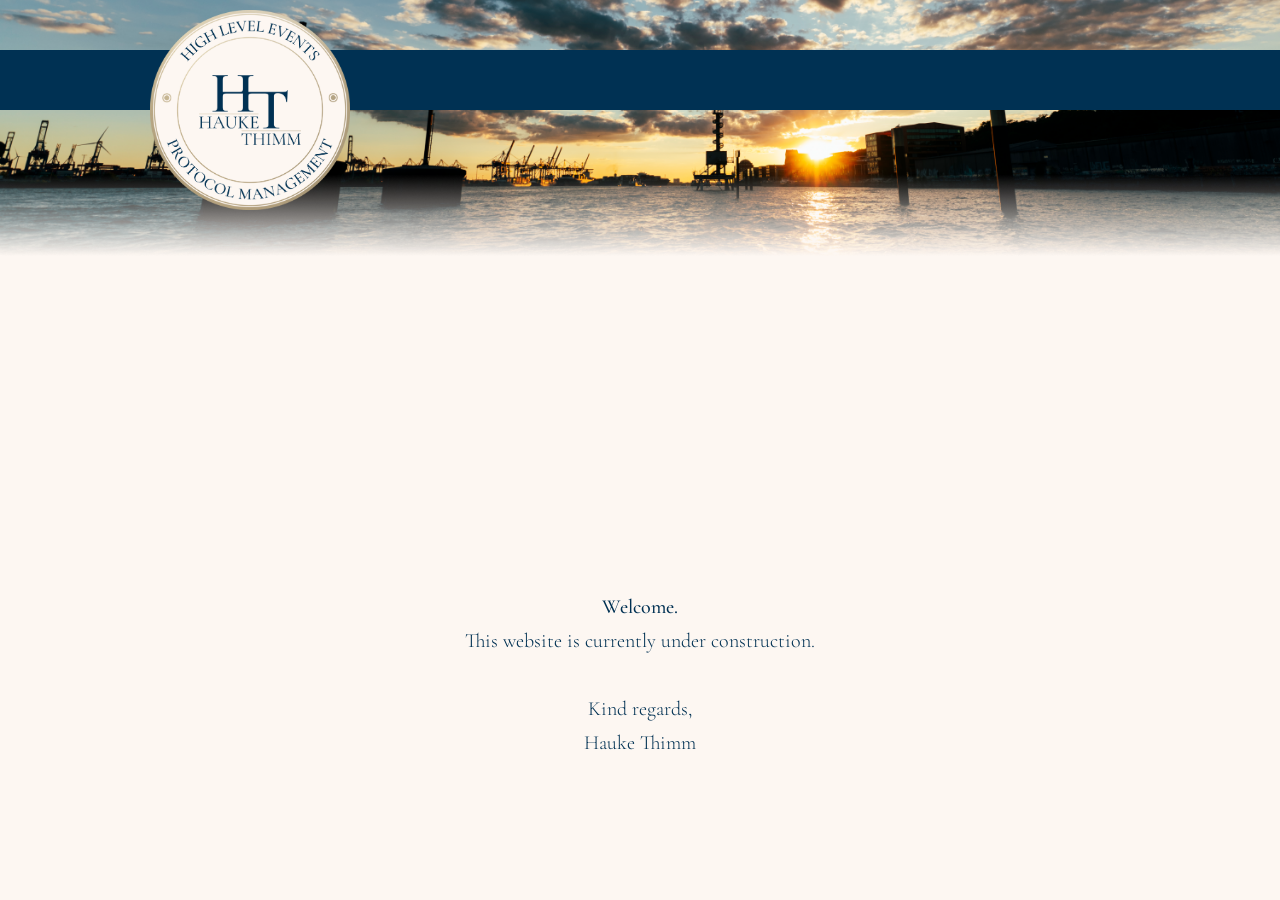
==== index.html @ 15ac1c5c "refactor: update asset paths after moving img/fonts" ====
<!DOCTYPE html>
<html lang="en">
<head>
  <meta charset="utf-8" />
  <meta name="viewport" content="width=device-width, initial-scale=1" />
  <title>haukethimm.com</title>

  <!-- Font -->
  <link rel="preconnect" href="https://fonts.googleapis.com" />
  <link rel="preconnect" href="https://fonts.gstatic.com" crossorigin />
  <link
    href="https://fonts.googleapis.com/css2?family=Cormorant+Garamond:ital,wght@0,300;0,500;0,700&display=swap"
    rel="stylesheet"
  />

  <style>
    :root {
      --cream: #fdf7f2;
      --blue: #003153;

      --top-offset: 50px;
      --banner-h: 60px;
      --logo-h: 200px;
      --side-pad: 150px;
    }

    * {
      box-sizing: border-box;
    }

    html, body {
      margin: 0;
      height: 100%;
    }

    body {
      background: var(--cream);
      color: var(--blue);
      font-family: "Cormorant Garamond", serif;
      overflow: hidden; /* kein Scrollen */
    }

    /* ===== HEADER IMAGE ===== */
    .header-image {
      position: fixed;
      top: 0;
      left: 0;
      width: 100%;
      z-index: 1;
    }

    .header-image img {
      width: 100%;
      height: auto; /* Original vollständig sichtbar */
      display: block;
    }

    /* ===== FIXED NAV ===== */
    .nav-shell {
      position: fixed;
      top: var(--top-offset);
      left: 0;
      width: 100%;
      z-index: 10;
      pointer-events: none;
    }

    .main-nav {
      height: var(--banner-h);
      background: var(--blue);
      position: relative;
      pointer-events: auto;
    }

    .nav-logo {
      position: absolute;
      left: var(--side-pad);
      top: calc(var(--banner-h) - (var(--logo-h) / 2));
    }

    .nav-logo img {
      height: var(--logo-h);
      width: auto;
      display: block;
    }

    /* ===== TEXT AREA (unterhalb des Bildes) ===== */
    .maintenance {
      position: fixed;
      left: 0;
      width: 100%;
      bottom: 0;                 /* untere Bildschirmhälfte */
      height: 50vh;              /* exakt untere Hälfte */
      z-index: 5;

      display: flex;
      align-items: center;       /* vertikal zentriert in der unteren Hälfte */
      justify-content: center;
      text-align: center;
      padding: 0 var(--side-pad);
      pointer-events: none;
    }

    .maintenance p {
      margin: 0;
      font-size: 20px;
      font-weight: 300;
      line-height: 1.7;
    }

    .maintenance strong {
      font-weight: 500;
    }

    /* ===== MOBILE ===== */
    @media (max-width: 768px) {
      :root {
        --top-offset: 0;
        --banner-h: auto;
        --logo-h: auto;
        --side-pad: 18px;
      }

      .main-nav {
        background: transparent;
        height: auto;
      }

      .nav-logo {
        position: static;
        display: flex;
        justify-content: center;
        margin-top: 24px;
      }

      .nav-logo img {
        width: 40vw;
        height: auto;
      }

      .maintenance {
        height: 50vh;
        padding: 0 18px;
      }

      .maintenance p {
        font-size: 18px;
      }
    }
  </style>
</head>

<body>

  <!-- Header image -->
  <section class="header-image">
    <img src="assets/img/header2.png" alt="" />
  </section>

  <!-- Nav / Logo -->
  <div class="nav-shell">
    <nav class="main-nav">
      <a class="nav-logo" href="#">
        <img src="assets/img/logo.png" alt="Hauke Thimm" />
      </a>
    </nav>
  </div>

  <!-- Text in lower half -->
  <section class="maintenance">
    <p>
      <strong>Welcome.</strong><br />
      This website is currently under construction.<br /><br />
      Kind regards,<br />
      Hauke Thimm
    </p>
  </section>

</body>
</html>
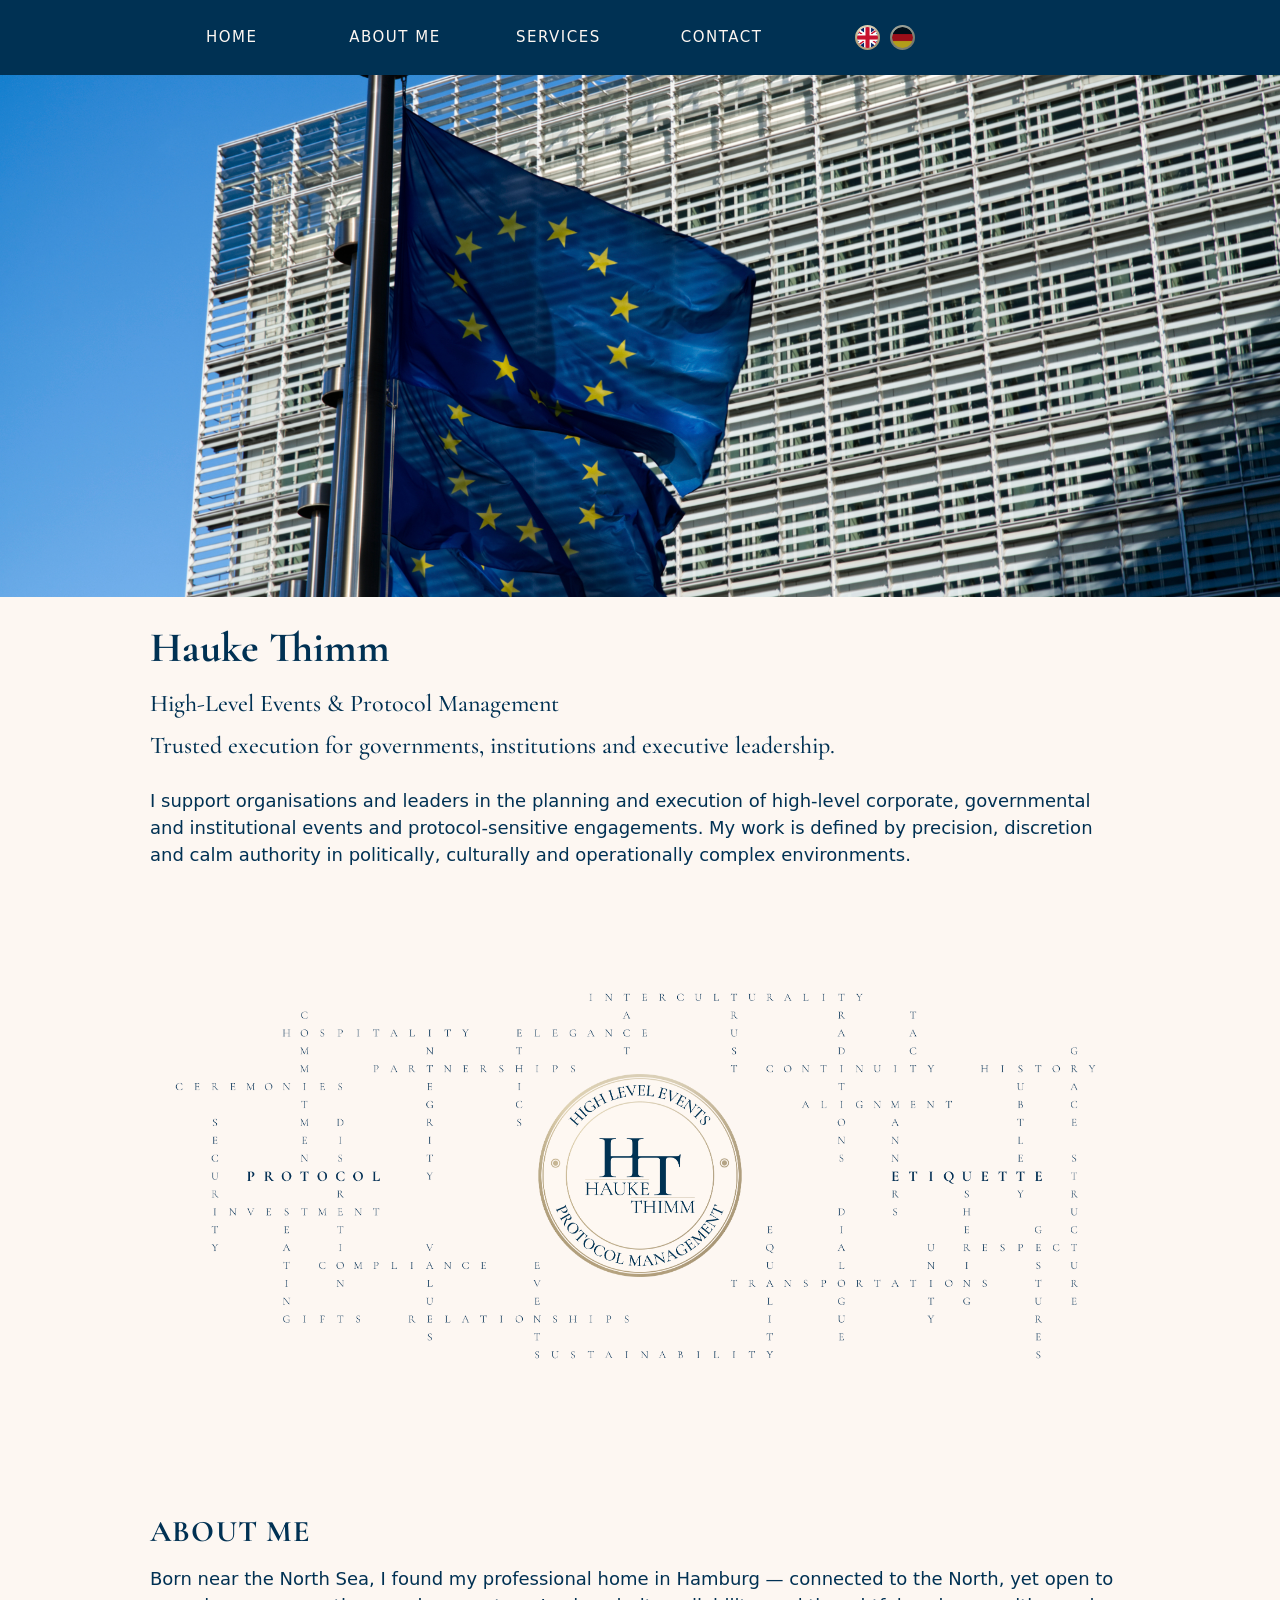
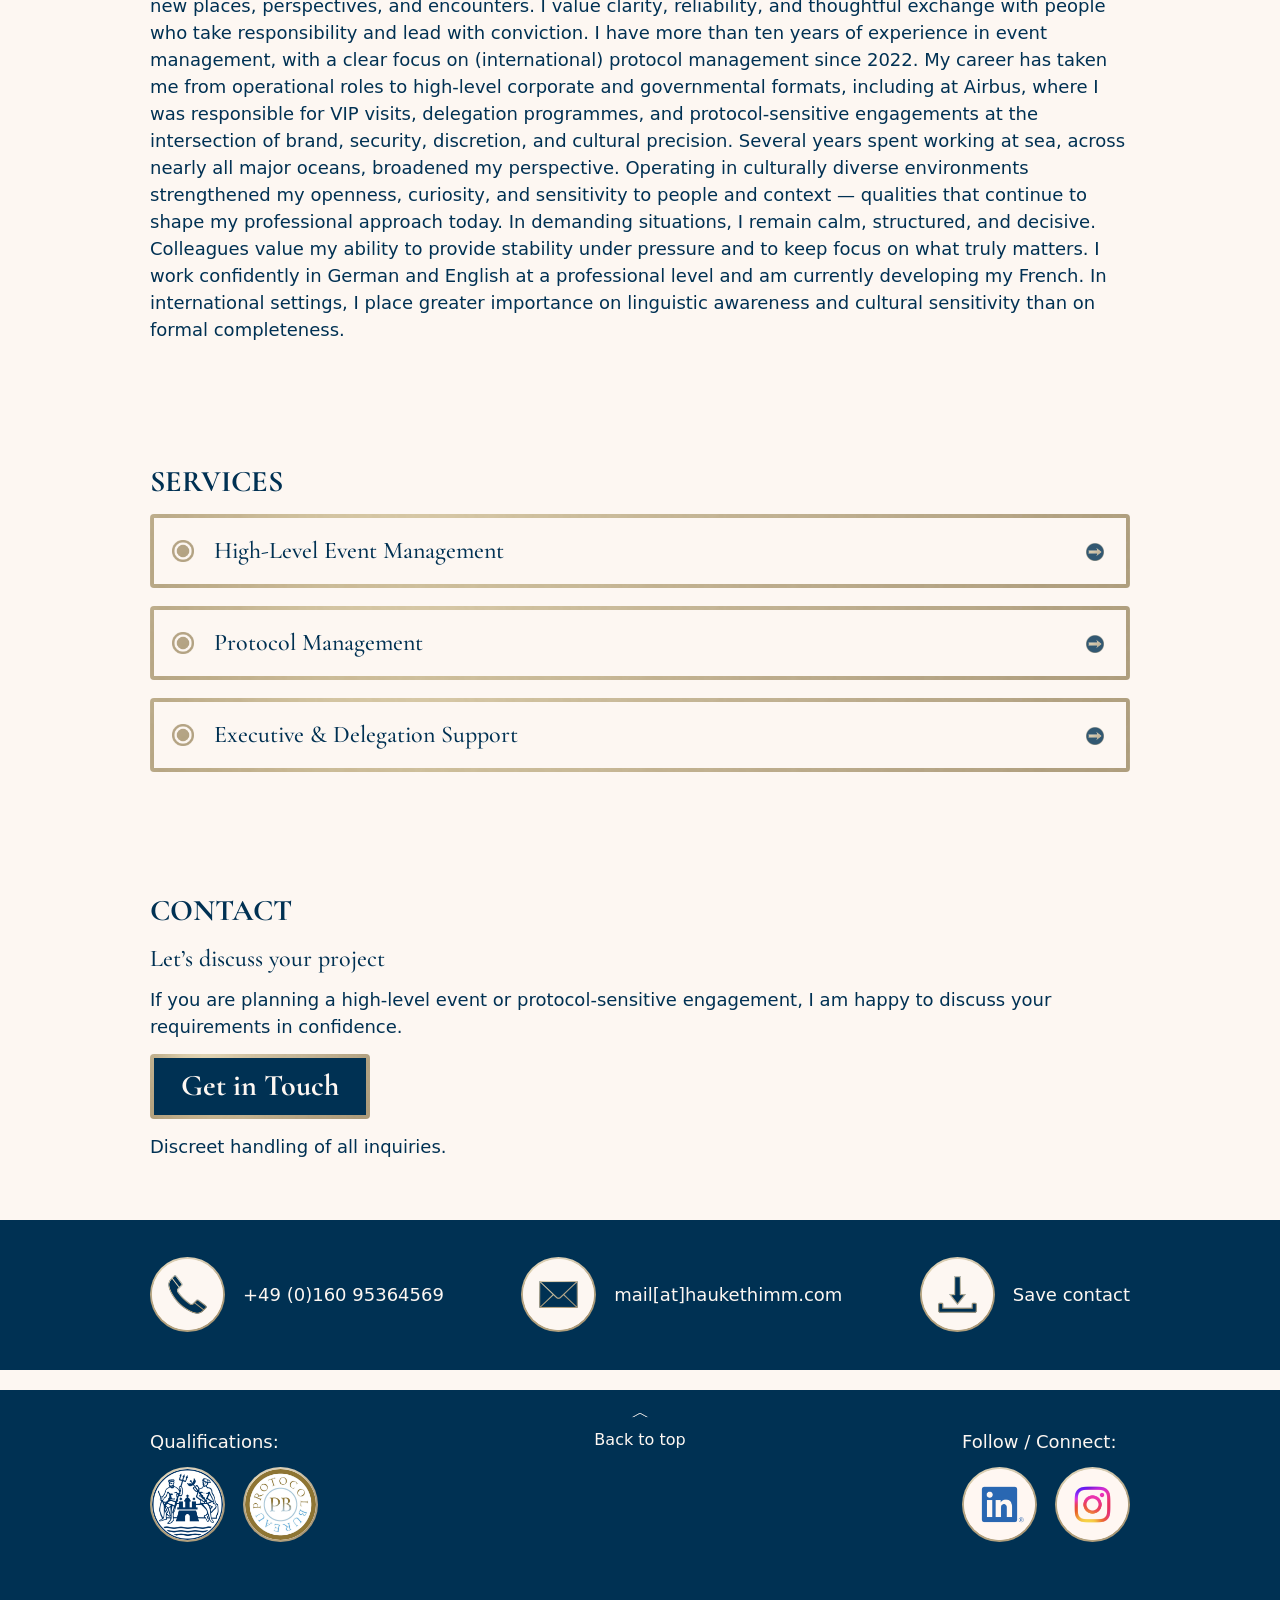
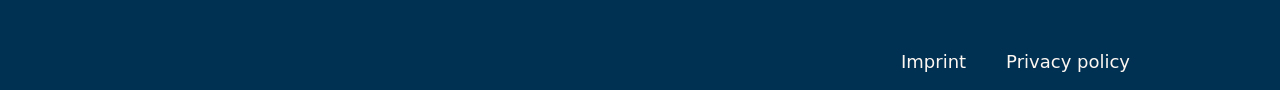
==== commit 21b609c1: "Credentials auskomentiert" ====
--- a/index.html
+++ b/index.html
@@ -1,180 +1,453 @@
 <!DOCTYPE html>
+
 <html lang="en">
-<head>
-  <meta charset="utf-8" />
-  <meta name="viewport" content="width=device-width, initial-scale=1" />
-  <title>haukethimm.com</title>
-
-  <!-- Font -->
-  <link rel="preconnect" href="https://fonts.googleapis.com" />
-  <link rel="preconnect" href="https://fonts.gstatic.com" crossorigin />
-  <link
-    href="https://fonts.googleapis.com/css2?family=Cormorant+Garamond:ital,wght@0,300;0,500;0,700&display=swap"
-    rel="stylesheet"
-  />
-
-  <style>
-    :root {
-      --cream: #fdf7f2;
-      --blue: #003153;
-
-      --top-offset: 50px;
-      --banner-h: 60px;
-      --logo-h: 200px;
-      --side-pad: 150px;
-    }
-
-    * {
-      box-sizing: border-box;
-    }
-
-    html, body {
-      margin: 0;
-      height: 100%;
-    }
-
-    body {
-      background: var(--cream);
-      color: var(--blue);
-      font-family: "Cormorant Garamond", serif;
-      overflow: hidden; /* kein Scrollen */
-    }
-
-    /* ===== HEADER IMAGE ===== */
-    .header-image {
-      position: fixed;
-      top: 0;
-      left: 0;
-      width: 100%;
-      z-index: 1;
-    }
-
-    .header-image img {
-      width: 100%;
-      height: auto; /* Original vollständig sichtbar */
-      display: block;
-    }
-
-    /* ===== FIXED NAV ===== */
-    .nav-shell {
-      position: fixed;
-      top: var(--top-offset);
-      left: 0;
-      width: 100%;
-      z-index: 10;
-      pointer-events: none;
-    }
-
-    .main-nav {
-      height: var(--banner-h);
-      background: var(--blue);
-      position: relative;
-      pointer-events: auto;
-    }
-
-    .nav-logo {
-      position: absolute;
-      left: var(--side-pad);
-      top: calc(var(--banner-h) - (var(--logo-h) / 2));
-    }
-
-    .nav-logo img {
-      height: var(--logo-h);
-      width: auto;
-      display: block;
-    }
-
-    /* ===== TEXT AREA (unterhalb des Bildes) ===== */
-    .maintenance {
-      position: fixed;
-      left: 0;
-      width: 100%;
-      bottom: 0;                 /* untere Bildschirmhälfte */
-      height: 50vh;              /* exakt untere Hälfte */
-      z-index: 5;
-
-      display: flex;
-      align-items: center;       /* vertikal zentriert in der unteren Hälfte */
-      justify-content: center;
-      text-align: center;
-      padding: 0 var(--side-pad);
-      pointer-events: none;
-    }
-
-    .maintenance p {
-      margin: 0;
-      font-size: 20px;
-      font-weight: 300;
-      line-height: 1.7;
-    }
-
-    .maintenance strong {
-      font-weight: 500;
-    }
-
-    /* ===== MOBILE ===== */
-    @media (max-width: 768px) {
-      :root {
-        --top-offset: 0;
-        --banner-h: auto;
-        --logo-h: auto;
-        --side-pad: 18px;
-      }
-
-      .main-nav {
-        background: transparent;
-        height: auto;
-      }
-
-      .nav-logo {
-        position: static;
-        display: flex;
-        justify-content: center;
-        margin-top: 24px;
-      }
-
-      .nav-logo img {
-        width: 40vw;
-        height: auto;
-      }
-
-      .maintenance {
-        height: 50vh;
-        padding: 0 18px;
-      }
-
-      .maintenance p {
-        font-size: 18px;
-      }
-    }
-  </style>
-</head>
-
-<body>
-
-  <!-- Header image -->
-  <section class="header-image">
-    <img src="assets/img/header2.png" alt="" />
-  </section>
-
-  <!-- Nav / Logo -->
-  <div class="nav-shell">
-    <nav class="main-nav">
-      <a class="nav-logo" href="#">
-        <img src="assets/img/logo.png" alt="Hauke Thimm" />
-      </a>
-    </nav>
-  </div>
-
-  <!-- Text in lower half -->
-  <section class="maintenance">
-    <p>
-      <strong>Welcome.</strong><br />
-      This website is currently under construction.<br /><br />
-      Kind regards,<br />
-      Hauke Thimm
-    </p>
-  </section>
-
-</body>
-</html>
+    <head>
+        <!-- ==== META / GRUNDLAGEN (CHARSET, VIEWPORT, TITLE) ==== -->
+        <meta charset="utf-8" />
+        <meta name="viewport" content="width=device-width, initial-scale=1" />
+        <title>haukethimm.com</title>
+
+        <!-- ==== STYLES (EXTERN) ==== -->
+        <!-- Typografie, Abstände, Einrückungen, Komponenten (Accordion/Carousel/Footer) in styles.css -->
+        <link rel="stylesheet" href="assets/css/styles.css" />
+    </head>
+
+    <body>
+        <!-- ==== FIXED NAV (BANNER) ==== -->
+        <!-- Fixed am oberen Rand. Anchor-Scroll berücksichtigt Nav-Höhe über scroll-margin-top in CSS. -->
+        <div class="nav-shell">
+            <nav class="main-nav" aria-label="Primary">
+                <div class="nav-inner">
+                    <div class="nav-items">
+                        <a class="nav-link" href="#top" data-en="HOME" data-de="HOME">HOME</a>
+                        <a class="nav-link" href="#about" data-en="ABOUT ME" data-de="ÜBER MICH">ABOUT ME</a>
+                        <a class="nav-link" href="#services" data-en="SERVICES" data-de="LEISTUNGEN">SERVICES</a>
+                        <!-- <a class="nav-link" href="#credentials" data-en="CREDENTIALS" data-de="EXPERTISE">CREDENTIALS</a> -->
+                        <a class="nav-link" href="#contact" data-en="CONTACT" data-de="KONTAKT">CONTACT</a>
+
+                        <!-- Language Toggle: ersetzt textContent aus data-en/data-de (JS) -->
+                        <div class="lang-toggle" aria-label="Language selector">
+                            <button type="button" class="lang-btn is-active" data-lang="en" aria-label="English">
+                                <span class="gold-frame frame--sm shape--round">
+                                    <img src="assets/img/flag-uk.png" alt="EN" />
+                                </span>
+                            </button>
+
+                            <button type="button" class="lang-btn" data-lang="de" aria-label="Deutsch">
+                                <span class="gold-frame frame--sm shape--round">
+                                    <img src="assets/img/flag-de.png" alt="DE" />
+                                </span>
+                            </button>
+                        </div>
+                    </div>
+                </div>
+            </nav>
+        </div>
+
+        <!-- ==== HEADER-BILD (FULL WIDTH) ==== -->
+        <!-- Visuelle Bühne oberhalb des Inhalts. Kein Crop: object-fit:contain in CSS. -->
+        <section class="header-image anchor" id="top" aria-label="Header image">
+            <img src="assets/img/header.jpg" alt="" />
+        </section>
+
+        <!-- ==== SEITENINHALT (CONTENT WRAPPER) ==== -->
+        <!-- Auf der Main Page ist page-offset = 0. Der Abstand vom Header zur ersten Typo
+             wird im Hero über --hero-offset (25px) definiert. -->
+        <div class="page-offset">
+            <main class="content" id="content">
+                <!-- ==== HERO ==== -->
+                <!-- Startabstand unter header.jpg: padding-top: var(--hero-offset) in CSS -->
+                <section class="hero anchor" id="hero">
+                    <div class="hero-grid">
+                        <div class="hero-textbox">
+                            <div class="hero-top">
+                                <!-- H1: gleiche Optik wie bisheriger Name-Block (Cormorant, 42px, 700) -->
+                                <h1 class="name" data-en="Hauke Thimm" data-de="Hauke Thimm">Hauke Thimm</h1>
+
+                                <div class="role" data-en="High-Level Events & Protocol Management" data-de="High-Level Events & Protocol Management">
+                                    High-Level Events &amp; Protocol Management
+                                </div>
+
+                                <div
+                                    class="claim"
+                                    data-en="Trusted execution for governments, institutions and executive leadership."
+                                    data-de="Verlässliche Umsetzung für Regierungen, Institutionen und Executive Leadership."
+                                >
+                                    Trusted execution for governments, institutions and executive leadership.
+                                </div>
+                            </div>
+
+                            <p
+                                class="intro"
+                                data-en="I support organisations and leaders in the planning and execution of high-level corporate, governmental and institutional events and protocol-sensitive engagements. My work is defined by precision, discretion and calm authority in politically, culturally and operationally complex environments."
+                                data-de="Ich unterstütze Organisationen und Führungskräfte bei der Planung und Durchführung hochrangiger Corporate-, Regierungs- und Institutionenformate sowie protokollsensibler Anlässe. Meine Arbeit ist geprägt von Präzision, Diskretion und ruhiger Souveränität in politisch, kulturell und operativ komplexen Umfeldern."
+                            >
+                                I support organisations and leaders in the planning and execution of high-level corporate, governmental and institutional
+                                events and protocol-sensitive engagements. My work is defined by precision, discretion and calm authority in politically,
+                                culturally and operationally complex environments.
+                            </p>
+                        </div>
+                    </div>
+                </section>
+
+                <!-- ==== VALUES (BILD) ==== -->
+                <section class="values-band anchor" id="values">
+                    <img src="assets/img/values.png" alt="" />
+                </section>
+
+                <!-- ==== ABOUT (ALS .section) ==== -->
+                <!-- Einheitliches Section-Padding über .section (Tokens) -->
+                <section class="section about anchor" id="about">
+                    <h2 class="about-label" data-en="ABOUT ME" data-de="ÜBER MICH">ABOUT ME</h2>
+
+                    <p
+                        class="body-text"
+                        data-en="Born near the North Sea, I found my professional home in Hamburg — connected to the North, yet open to new places, perspectives, and encounters. I value clarity, reliability, and thoughtful exchange with people who take responsibility and lead with conviction.
+
+I have more than ten years of experience in event management, with a clear focus on (international) protocol management since 2022. My career has taken me from operational roles to high-level corporate and governmental formats, including at Airbus, where I was responsible for VIP visits, delegation programmes, and protocol-sensitive engagements at the intersection of brand, security, discretion, and cultural precision.
+
+Several years spent working at sea, across nearly all major oceans, broadened my perspective. Operating in culturally diverse environments strengthened my openness, curiosity, and sensitivity to people and context — qualities that continue to shape my professional approach today.
+
+In demanding situations, I remain calm, structured, and decisive. Colleagues value my ability to provide stability under pressure and to keep focus on what truly matters.
+
+I work confidently in German and English at a professional level and am currently developing my French. In international settings, I place greater importance on linguistic awareness and cultural sensitivity than on formal completeness."
+                        data-de="Nahe der Nordsee aufgewachsen, habe ich in Hamburg meine berufliche Heimat gefunden — verbunden mit dem Norden und zugleich offen für neue Orte, Perspektiven und Begegnungen. Ich schätze Klarheit, Verlässlichkeit und den reflektierten Austausch mit Menschen, die Verantwortung übernehmen und mit Haltung führen.
+
+Mit mehr als zehn Jahren Erfahrung im Eventmanagement liegt seit 2022 mein klarer Schwerpunkt auf (internationalem) Protokollmanagement. Mein Weg führte mich von operativen Rollen bis zu hochrangigen Corporate- und Regierungsformaten — unter anderem bei Airbus, wo ich VIP-Besuche, Delegationsprogramme und protokollsensible Anlässe verantwortete: im Zusammenspiel von Marke, Sicherheit, Diskretion und kultureller Präzision.
+
+Mehrere Jahre beruflich auf See — auf nahezu allen großen Ozeanen — haben meinen Blick geweitet. Die Arbeit in kulturell diversen Umfeldern hat meine Offenheit, Neugier und mein Gespür für Menschen und Kontext geschärft — Qualitäten, die meinen professionellen Ansatz bis heute prägen.
+
+In anspruchsvollen Situationen bleibe ich ruhig, strukturiert und entscheidungsfähig. Kolleg:innen schätzen meine Fähigkeit, unter Druck Stabilität zu geben und den Fokus auf das Wesentliche zu halten.
+
+Ich arbeite sicher auf Deutsch und Englisch auf professionellem Niveau und entwickle derzeit mein Französisch weiter. In internationalen Settings sind mir sprachliches Bewusstsein und kulturelle Sensibilität wichtiger als formale Vollständigkeit."
+                    >
+                        Born near the North Sea, I found my professional home in Hamburg — connected to the North, yet open to new places, perspectives,
+                        and encounters. I value clarity, reliability, and thoughtful exchange with people who take responsibility and lead with conviction.
+
+                        I have more than ten years of experience in event management, with a clear focus on (international) protocol management since 2022.
+                        My career has taken me from operational roles to high-level corporate and governmental formats, including at Airbus, where I was
+                        responsible for VIP visits, delegation programmes, and protocol-sensitive engagements at the intersection of brand, security,
+                        discretion, and cultural precision.
+
+                        Several years spent working at sea, across nearly all major oceans, broadened my perspective. Operating in culturally diverse
+                        environments strengthened my openness, curiosity, and sensitivity to people and context — qualities that continue to shape my
+                        professional approach today.
+
+                        In demanding situations, I remain calm, structured, and decisive. Colleagues value my ability to provide stability under pressure
+                        and to keep focus on what truly matters.
+
+                        I work confidently in German and English at a professional level and am currently developing my French. In international settings,
+                        I place greater importance on linguistic awareness and cultural sensitivity than on formal completeness.
+                    </p>
+                </section>
+
+                <!-- ==== SERVICES (ACCORDION) ==== -->
+                <section class="section anchor" id="services">
+                    <h2 data-en="SERVICES" data-de="LEISTUNGEN">SERVICES</h2>
+
+                    <div class="services-list">
+                        <div class="service-item" data-service>
+                            <div class="service-head" role="button" tabindex="0" aria-expanded="false">
+                                <div class="service-bullet" aria-hidden="true"></div>
+                                <div class="service-title" data-en="High-Level Event Management" data-de="High-Level Event Management">
+                                    High-Level Event Management
+                                </div>
+                                <div class="service-arrow" aria-hidden="true"></div>
+                            </div>
+                            <div class="service-body">
+                                <div class="service-body-inner">
+                                    <p
+                                        class="body-text"
+                                        data-en="I plan and lead complex corporate, governmental and institutional events for executive audiences. From strategic preparation and stakeholder alignment to on-site command, I ensure clear structures, reliable processes and seamless execution — including VIP programmes, stage and run-of-show control, supplier coordination and contingency planning under time pressure and public attention."
+                                        data-de="Ich plane und leite komplexe Corporate-, Regierungs- und Institutionenformate für Executive-Zielgruppen. Von der strategischen Vorbereitung und Stakeholder-Abstimmung bis zur Führung vor Ort sorge ich für klare Strukturen, verlässliche Abläufe und nahtlose Umsetzung — inklusive VIP-Programmen, Stage- und Run-of-Show-Steuerung, Dienstleisterkoordination sowie Contingency Planning unter Zeitdruck und öffentlicher Aufmerksamkeit."
+                                    >
+                                        I plan and lead complex corporate, governmental and institutional events for executive audiences. From strategic
+                                        preparation and stakeholder alignment to on-site command, I ensure clear structures, reliable processes and seamless
+                                        execution — including VIP programmes, stage and run-of-show control, supplier coordination and contingency planning
+                                        under time pressure and public attention.
+                                    </p>
+                                </div>
+                            </div>
+                        </div>
+
+                        <div class="service-item" data-service>
+                            <div class="service-head" role="button" tabindex="0" aria-expanded="false">
+                                <div class="service-bullet" aria-hidden="true"></div>
+                                <div class="service-title" data-en="Protocol Management" data-de="Protocol Management">Protocol Management</div>
+                                <div class="service-arrow" aria-hidden="true"></div>
+                            </div>
+                            <div class="service-body">
+                                <div class="service-body-inner">
+                                    <p
+                                        class="body-text"
+                                        data-en="I provide protocol expertise for formal, bilateral and multilateral settings. This includes precedence, seating, flag protocol, ceremonial choreography and culturally appropriate hosting — always aligned with institutional expectations and diplomatic context."
+                                        data-de="Ich liefere Protokoll-Expertise für formelle, bilaterale und multilaterale Settings. Dazu zählen Präzedenz, Sitzordnung, Flaggenprotokoll, zeremonielle Choreografie und kulturell angemessenes Hosting — stets im Einklang mit institutionellen Erwartungen und diplomatischem Kontext."
+                                    >
+                                        I provide protocol expertise for formal, bilateral and multilateral settings. This includes precedence, seating,
+                                        flag protocol, ceremonial choreography and culturally appropriate hosting — always aligned with institutional
+                                        expectations and diplomatic context.
+                                    </p>
+                                </div>
+                            </div>
+                        </div>
+
+                        <div class="service-item" data-service>
+                            <div class="service-head" role="button" tabindex="0" aria-expanded="false">
+                                <div class="service-bullet" aria-hidden="true"></div>
+                                <div class="service-title" data-en="Executive & Delegation Support" data-de="Executive & Delegation Support">
+                                    Executive &amp; Delegation Support
+                                </div>
+                                <div class="service-arrow" aria-hidden="true"></div>
+                            </div>
+                            <div class="service-body">
+                                <div class="service-body-inner">
+                                    <p
+                                        class="body-text"
+                                        data-en="I support executives and delegations through preparation, accompaniment and coordination. My focus is on discretion, situational awareness and reliable guidance in sensitive environments where decisions, symbolism and timing matter."
+                                        data-de="Ich unterstütze Executives und Delegationen durch Vorbereitung, Begleitung und Koordination. Mein Fokus liegt auf Diskretion, Situational Awareness und verlässlicher Führung in sensiblen Umfeldern, in denen Entscheidungen, Symbolik und Timing zählen."
+                                    >
+                                        I support executives and delegations through preparation, accompaniment and coordination. My focus is on discretion,
+                                        situational awareness and reliable guidance in sensitive environments where decisions, symbolism and timing matter.
+                                    </p>
+                                </div>
+                            </div>
+                        </div>
+                    </div>
+                </section>
+
+                <!-- ==== CREDENTIALS (TEXT + CAROUSEL) ==== -->
+                <!-- <section class="section anchor" id="credentials">
+                    <h2 data-en="CREDENTIALS" data-de="EXPERTISE">CREDENTIALS</h2>
+
+                    <div class="subline" data-en="Track Record" data-de="Erfahrung &amp; Kontexte">Track Record</div>
+                    <p
+                        class="body-text"
+                        data-en="My experience spans international, political and corporate environments, including executive meetings, institutional ceremonies and high-stakes events. I regularly collaborate with organisations, agencies and leadership teams operating at the intersection of public visibility and strategic relevance."
+                        data-de="Meine Erfahrung umfasst internationale, politische und Corporate-Umfelder — darunter Executive Meetings, institutionelle Zeremonien und High-Stakes-Formate. Ich arbeite regelmäßig mit Organisationen, Agenturen und Führungsteams zusammen, die an der Schnittstelle von öffentlicher Sichtbarkeit und strategischer Relevanz agieren."
+                    >
+                        My experience spans international, political and corporate environments, including executive meetings, institutional ceremonies
+                        and high-stakes events. I regularly collaborate with organisations, agencies and leadership teams operating at the intersection of
+                        public visibility and strategic relevance.
+                    </p>
+
+                    <div class="subline" data-en="Endorsements" data-de="Empfehlungen">Endorsements</div>
+
+                    <div class="feedback-section" aria-label="Feedback carousel">
+                        <div class="carousel-shell">
+                            <button class="carousel-btn left" type="button" aria-label="Previous feedback" id="fbPrev">
+                                <img src="assets/img/slider_L.png" alt="" />
+                            </button>
+
+                            <div class="carousel-viewport">
+                                <div class="carousel-track" id="fbTrack">
+                                    <div class="feedback-card">
+                                        <div
+                                            class="feedback-text"
+                                            data-en="“Feedback placeholder text — concise, specific, and credible. It highlights reliability, discretion, and precision in execution.”"
+                                            data-de="„Feedback-Platzhalter — prägnant, konkret und glaubwürdig. Er betont Verlässlichkeit, Diskretion und Präzision in der Umsetzung.“"
+                                        >
+                                            “Feedback placeholder text — concise, specific, and credible. It highlights reliability, discretion, and precision in
+                                            execution.”
+                                        </div>
+
+                                        <div class="feedback-signature" data-en="Name\nPosition\nCompany" data-de="Name\nPosition\nUnternehmen">
+                                            Name Position Company
+                                        </div>
+                                    </div>
+
+                                    <div class="feedback-card">
+                                        <div
+                                            class="feedback-text"
+                                            data-en="“Clear structure, calm leadership on-site, and a strong sense for protocol and stakeholder expectations.”"
+                                            data-de="„Klare Struktur, ruhige Führung vor Ort und ein starkes Gespür für Protokoll und Stakeholder-Erwartungen.“"
+                                        >
+                                            “Clear structure, calm leadership on-site, and a strong sense for protocol and stakeholder expectations.”
+                                        </div>
+
+                                        <div class="feedback-signature" data-en="Name\nPosition\nCompany" data-de="Name\nPosition\nUnternehmen">
+                                            Name Position Company
+                                        </div>
+                                    </div>
+
+                                    <div class="feedback-card">
+                                        <div
+                                            class="feedback-text"
+                                            data-en="“Highly dependable under time pressure — precise communication, seamless coordination, no surprises.”"
+                                            data-de="„Hochverlässlich unter Zeitdruck — präzise Kommunikation, nahtlose Koordination, keine Überraschungen.“"
+                                        >
+                                            “Highly dependable under time pressure — precise communication, seamless coordination, no surprises.”
+                                        </div>
+
+                                        <div class="feedback-signature" data-en="Name\nPosition\nCompany" data-de="Name\nPosition\nUnternehmen">
+                                            Name Position Company
+                                        </div>
+                                    </div>
+
+                                    <div class="feedback-card">
+                                        <div
+                                            class="feedback-text"
+                                            data-en="“Strong cultural sensitivity and discretion in executive and institutional settings.”"
+                                            data-de="„Hohe kulturelle Sensibilität und Diskretion in Executive- und Institutionen-Settings.“"
+                                        >
+                                            “Strong cultural sensitivity and discretion in executive and institutional settings.”
+                                        </div>
+
+                                        <div class="feedback-signature" data-en="Name\nPosition\nCompany" data-de="Name\nPosition\nUnternehmen">
+                                            Name Position Company
+                                        </div>
+                                    </div>
+
+                                    <div class="feedback-card">
+                                        <div
+                                            class="feedback-text"
+                                            data-en="“The kind of operational precision you want when reputations and visibility are on the line.”"
+                                            data-de="„Die Art von operativer Präzision, die man braucht, wenn Reputation und Sichtbarkeit auf dem Spiel stehen.“"
+                                        >
+                                            “The kind of operational precision you want when reputations and visibility are on the line.”
+                                        </div>
+
+                                        <div class="feedback-signature" data-en="Name\nPosition\nCompany" data-de="Name\nPosition\nUnternehmen">
+                                            Name Position Company
+                                        </div>
+                                    </div>
+                                </div>
+                            </div>
+
+                            <button class="carousel-btn right" type="button" aria-label="Next feedback" id="fbNext">
+                                <img src="assets/img/slider_R.png" alt="" />
+                            </button>
+                        </div>
+                    </div>
+                </section> -->
+
+                <!-- ==== CONTACT ==== -->
+                <section class="section anchor" id="contact">
+                    <h2 data-en="CONTACT" data-de="KONTAKT">CONTACT</h2>
+
+                    <div class="subline" data-en="Let’s discuss your project" data-de="Lassen Sie uns Ihr Projekt besprechen">
+                        Let’s discuss your project
+                    </div>
+
+                    <p
+                        class="body-text"
+                        data-en="If you are planning a high-level event or protocol-sensitive engagement, I am happy to discuss your requirements in confidence."
+                        data-de="Wenn Sie ein hochrangiges Event oder einen protokollsensiblen Anlass planen, bespreche ich Ihre Anforderungen gern vertraulich."
+                    >
+                        If you are planning a high-level event or protocol-sensitive engagement, I am happy to discuss your requirements in confidence.
+                    </p>
+
+                    <p class="body-text contact-cta">
+                        <a class="cta-btn" href="/cdn-cgi/l/email-protection#ef828e8683af878e9a848a9b87868282c18c8082" data-en="Get in Touch" data-de="Kontakt aufnehmen">
+                            Get in Touch
+                        </a>
+
+                        <span data-en="Discreet handling of all inquiries." data-de="Diskrete Behandlung aller Anfragen.">
+                            Discreet handling of all inquiries.
+                        </span>
+                    </p>
+                </section>
+            </main>
+
+            <!-- ==== PRE-FOOTER ==== -->
+            <!-- Typografie: bewusst Body (Source Sans 18px, 300) -->
+            <section class="pre-footer" aria-label="Additional contact options">
+                <div class="pre-footer-inner">
+                    <div class="pre-footer-item">
+                        <span class="gold-frame frame--md shape--round">
+                            <img src="assets/img/contact_phone.png" alt="" />
+                        </span>
+                        <p class="pre-footer-text">+49 (0)160 95364569</p>
+                    </div>
+
+                    <div class="pre-footer-item">
+                        <span class="gold-frame frame--md shape--round">
+                            <img src="assets/img/contact_email.png" alt="" />
+                        </span>
+                        <p class="pre-footer-text">mail[at]haukethimm.com</p>
+                    </div>
+
+                    <!-- <div class="pre-footer-item">
+                        <span class="gold-frame frame--md shape--round">
+                            <img src="assets/img/contact_businesscard.png" alt="" />
+                        </span>
+                        <p class="pre-footer-text" data-en="Business card (vcf)" data-de="Visitenkarte (vcf)">Business card (vcf)</p>
+                    </div> -->
+
+                    <a class="pre-footer-item pre-footer-link" href="/assets/files/hauke-thimm.vcf" download="Hauke_Thimm.vcf">
+                        <span class="gold-frame frame--md shape--round">
+                            <img src="assets/img/contact_businesscard.png" alt="" />
+                        </span>
+                        <p class="pre-footer-text" data-en="Save contact" data-de="Kontakt speichern">Save contact</p>
+                    </a>
+
+                    <!-- <div class="pre-footer-item">
+                        <span class="gold-frame frame--md shape--round">
+                            <img src="assets/img/contact_onepager.png" alt="" />
+                        </span>
+                        <p class="pre-footer-text" data-en="One-pager" data-de="One-Pager">One-pager</p>
+                    </div> -->
+                </div>
+            </section>
+
+            <!-- ==== FOOTER ==== -->
+            <!-- Footer: Body (Source Sans 18px, 300). Labels: 500. Legal-Links: 300. -->
+            <footer class="footer anchor" id="imprint">
+                <div class="footer-inner">
+                    <div class="footer-left">
+                        <div class="qualifications">
+                            <p class="qualifications-label" data-en="Qualifications:" data-de="Qualifikationen:">Qualifications:</p>
+
+                            <div class="qualifications-logos">
+                                <a href="https://www.handelskammer-hamburg.de/" target="_blank" rel="noopener noreferrer" aria-label="Handelskammer Hamburg">
+                                    <span class="gold-frame frame--md shape--round">
+                                        <img src="assets/img/hkhamburg.png" alt="Handelskammer Hamburg" />
+                                    </span>
+                                </a>
+
+                                <a href="https://protocolbureau.com/" target="_blank" rel="noopener noreferrer" aria-label="Protocolbureau">
+                                    <span class="gold-frame frame--md shape--round">
+                                        <img src="assets/img/protocolbureau.png" alt="Protocolbureau" />
+                                    </span>
+                                </a>
+                            </div>
+                        </div>
+                    </div>
+
+                    <a class="backtop" href="#top" aria-label="Back to top">
+                        <img class="chevron-img" src="assets/img/chevron.png" alt="" />
+                        <span class="backtop-text" data-en="Back to top" data-de="zum Seitenanfang">Back to top</span>
+                    </a>
+
+                    <div class="follow">
+                        <p class="follow-label" data-en="Follow / Connect:" data-de="Folgen / Vernetzen:">Follow / Connect:</p>
+                        <div class="follow-icons">
+                            <a href="https://www.linkedin.com/in/haukethimm/" target="_blank" rel="noopener noreferrer" aria-label="LinkedIn">
+                                <span class="gold-frame frame--md shape--round">
+                                    <img src="assets/img/linkedin.png" alt="LinkedIn" />
+                                </span>
+                            </a>
+
+                            <a href="https://www.instagram.com/haukethimm" target="_blank" rel="noopener noreferrer" aria-label="Instagram">
+                                <span class="gold-frame frame--md shape--round">
+                                    <img src="assets/img/instagram.png" alt="Instagram" />
+                                </span>
+                            </a>
+                        </div>
+                    </div>
+
+                    <div class="legal-text" aria-label="Legal links">
+                        <a class="legal-link" href="/imprint/" data-en="Imprint" data-de="Impressum">Imprint</a>
+                        <a class="legal-link" href="/privacy/" data-en="Privacy policy" data-de="Datenschutz">Privacy policy</a>
+                    </div>
+                </div>
+            </footer>
+        </div>
+
+        <!-- ==== OPTIONAL: CLOUDFLARE / BOOTSTRAP ==== -->
+        <script data-cfasync="false" src="/cdn-cgi/scripts/5c5dd728/cloudflare-static/email-decode.min.js"></script>
+        <script src="assets/bootstrap/bootstrap.bundle.min.js"></script>
+
+        <!-- ==== MAIN JS (EXTERN, DEFER) ==== -->
+        <script defer src="assets/js/main.js"></script>
+    </body>
+</html>
--- a/assets/css/styles.css
+++ b/assets/css/styles.css
@@ -0,0 +1,884 @@
+/* ===== FILE: assets/css/styles.css ===== */
+
+/* ==== FONTS (LOKAL) ==== */
+/* Pfade relativ zu assets/css/ -> ../fonts/... */
+@font-face {
+    font-family: "Cormorant Garamond";
+    src: url("../fonts/cormorant_garamond/static/CormorantGaramond-Light.ttf") format("truetype");
+    font-weight: 300;
+    font-style: normal;
+    font-display: swap;
+}
+@font-face {
+    font-family: "Cormorant Garamond";
+    src: url("../fonts/cormorant_garamond/static/CormorantGaramond-Medium.ttf") format("truetype");
+    font-weight: 500;
+    font-style: normal;
+    font-display: swap;
+}
+@font-face {
+    font-family: "Cormorant Garamond";
+    src: url("../fonts/cormorant_garamond/static/CormorantGaramond-Bold.ttf") format("truetype");
+    font-weight: 700;
+    font-style: normal;
+    font-display: swap;
+}
+@font-face {
+    font-family: "Cormorant Garamond";
+    src: url("../fonts/cormorant_garamond/static/CormorantGaramond-LightItalic.ttf") format("truetype");
+    font-weight: 300;
+    font-style: italic;
+    font-display: swap;
+}
+@font-face {
+    font-family: "Cormorant Garamond";
+    src: url("../fonts/cormorant_garamond/static/CormorantGaramond-MediumItalic.ttf") format("truetype");
+    font-weight: 500;
+    font-style: italic;
+    font-display: swap;
+}
+@font-face {
+    font-family: "Cormorant Garamond";
+    src: url("../fonts/cormorant_garamond/static/CormorantGaramond-BoldItalic.ttf") format("truetype");
+    font-weight: 700;
+    font-style: italic;
+    font-display: swap;
+}
+
+@font-face{
+    font-family:"Source Sans 3";
+    src:url("../fonts/source_sans_3/SourceSans3-Regular.ttf") format("truetype");
+    font-weight:400;
+    font-style:normal;
+    font-display:swap;
+}
+@font-face{
+    font-family:"Source Sans 3";
+    src:url("../fonts/source_sans_3/SourceSans3-Medium.ttf") format("truetype");
+    font-weight:500;
+    font-style:normal;
+    font-display:swap;
+}
+@font-face{
+    font-family:"Source Sans 3";
+    src:url("../fonts/source_sans_3/SourceSans3-Semibold.ttf") format("truetype");
+    font-weight:600;
+    font-style:normal;
+    font-display:swap;
+}
+@font-face{
+    font-family:"Source Sans 3";
+    src:url("../fonts/source_sans_3/SourceSans3-Regularitalic.ttf") format("truetype");
+    font-weight:400;
+    font-style:italic;
+    font-display:swap;
+}
+@font-face{
+    font-family:"Source Sans 3";
+    src:url("../fonts/source_sans_3/SourceSans3-Mediumitalic.ttf") format("truetype");
+    font-weight:500;
+    font-style:italic;
+    font-display:swap;
+}
+@font-face{
+    font-family:"Source Sans 3";
+    src:url("../fonts/source_sans_3/SourceSans3-SemiBolditalic.ttf") format("truetype");
+    font-weight:600;
+    font-style:italic;
+    font-display:swap;
+}
+
+/* ==== TOKENS (FARBEN / TYPO / ABSTÄNDE) ==== */
+/* Headline: Cormorant 30px
+   Subline:  Cormorant 24px
+   Body:     Source Sans 18px */
+:root {
+    --cream: #fdf7f2;
+    --blue: #003153;
+
+    /* Nav: fixed oben, Höhe steuert Offsets (Anchors/Unterseiten) */
+    --top-offset: 0px;
+    --banner-h: 75px;
+
+    /* Content Raster: Seitenpadding + maximale Breite */
+    --side-pad: 150px;
+    --max-width: 1400px;
+
+    /* Fonts */
+    --font-head: "Cormorant Garamond", serif;
+    --font-body: "Source Sans 3", system-ui, -apple-system, "Segoe UI", Arial, sans-serif;
+
+    /* Schriftgrößen */
+    --fs-head: 30px;
+    --fs-sub: 24px;
+    --fs-body: 18px;
+
+    /* Schriftgewichte */
+    --fw-head: 700;
+    --fw-sub: 500;
+    --fw-body: 300;
+
+    /* Zeilenhöhen */
+    --lh-head: 1.25;
+    --lh-sub: 1.25;
+    --lh-body: 1.5;
+
+    /* Vertikale Rhythmik */
+    --section-pad-y: 60px;   /* Abstand ober/unter jeder .section */
+    --hero-offset: 25px;     /* Abstand vom Headerbild zur ersten Hero-Typo */
+
+    --h-gap-bottom: 14px;    /* Abstand Headline -> nächstes Element */
+    --sub-gap-bottom: 12px;  /* Abstand Subline -> Body */
+    --p-gap: 14px;           /* Abstand Absatz -> Absatz */
+    --block-gap: 40px;       /* Abstand Body -> nächste Subline/Headline */
+
+    /* Goldrahmen */
+    --frame-w-sm: 2px;
+    --frame-w-md: 4px;
+    --frame-w-lg: 6px;
+
+    --frame-r-sm: 2px;
+    --frame-r-md: 4px;
+    --frame-r-lg: 6px;
+
+    /* UI-Größen */
+    --lang-btn-size: 25px;
+
+    /* Carousel: Fade-Breite an den Fluchten */
+    --carousel-fade: 40px;
+
+    /* Footer Align */
+    --footer-col-top: 10px;
+    --backtop-icon-h: 20px;
+    --backtop-gap: 3px;
+    --footer-align-to-backtop-text: calc(var(--footer-col-top) + var(--backtop-icon-h) + var(--backtop-gap));
+
+    /* Legal Links Abstand */
+    --legal-gap: 40px;
+
+    /* Qualifications-Logos: Höhe zentral steuerbar */
+    --qual-logo-h: 75px;
+    --qual-logo-max-w: auto;
+}
+
+/* ==== RESET / BASIS ==== */
+* { box-sizing: border-box; }
+html { scroll-behavior: smooth; }
+
+body {
+    margin: 0;
+    color: var(--blue);
+    background-color: var(--cream);
+
+    font-family: var(--font-body);
+    font-size: var(--fs-body);
+    font-weight: var(--fw-body);
+    line-height: var(--lh-body);
+}
+
+/* ==== GOLD-FRAME (TEXTUR-RAHMEN) ==== */
+.gold-frame {
+    display: inline-flex;
+    align-items: center;
+    justify-content: center;
+
+    /* Default-Rahmenstärke: md (überschreibbar via frame--sm/md/lg) */
+    border: var(--frame-w-md) solid transparent;
+
+    /* 2-Layer: Innenfläche (padding-box) + Goldtextur (border-box) */
+    background: linear-gradient(transparent, transparent) padding-box,
+                url("../img/highlights_gold.png") border-box;
+
+    background-size: auto, cover;
+    background-repeat: no-repeat, no-repeat;
+    background-position: center, center;
+
+    overflow: hidden;
+}
+
+.frame--sm { border-width: var(--frame-w-sm); }
+.frame--md { border-width: var(--frame-w-md); }
+.frame--lg { border-width: var(--frame-w-lg); }
+
+.shape--r-sm { border-radius: var(--frame-r-sm); }
+.shape--r-md { border-radius: var(--frame-r-md); }
+.shape--r-lg { border-radius: var(--frame-r-lg); }
+.shape--pill { border-radius: 999px; }
+.shape--round { border-radius: 999px; }
+
+.gold-frame > img {
+    display: block;
+    width: 100%;
+    height: 100%;
+    object-fit: cover;
+}
+
+/* ==== NAV (FIXED) ==== */
+.nav-shell {
+    position: fixed;
+    top: var(--top-offset);
+    left: 0;
+    width: 100%;
+    z-index: 9999;
+    pointer-events: none;
+}
+.main-nav {
+    height: var(--banner-h);
+    background: var(--blue);
+    pointer-events: auto;
+}
+.nav-inner {
+    height: 100%;
+    max-width: var(--max-width);
+    margin: 0 auto;
+    padding: 0 var(--side-pad);
+    display: flex;
+    align-items: center;
+}
+.nav-items {
+    width: 100%;
+    display: grid;
+    grid-template-columns: repeat(6, 1fr);
+    align-items: center;
+    white-space: nowrap;
+}
+.nav-items a.nav-link {
+    display: flex;
+    justify-content: center;
+    align-items: center;
+
+    color: var(--cream);
+    text-decoration: none;
+    font-size: 15px;
+    letter-spacing: 0.1em;
+    font-weight: 500;
+    text-transform: uppercase;
+}
+.nav-items a.nav-link:hover { text-decoration: underline; }
+
+/* ==== LANGUAGE TOGGLE ==== */
+.lang-toggle {
+    display: flex;
+    justify-content: center;
+    align-items: center;
+    gap: 10px;
+}
+.lang-btn {
+    border: 0;
+    background: transparent;
+    padding: 0;
+    display: inline-flex;
+    align-items: center;
+    cursor: pointer;
+    opacity: 0.7;
+}
+.lang-btn.is-active { opacity: 1; }
+.lang-btn .gold-frame {
+    width: var(--lang-btn-size);
+    height: var(--lang-btn-size);
+}
+.lang-btn .gold-frame > img { object-fit: cover; }
+
+/* ==== HEADER IMAGE ==== */
+.header-image { width: 100%; margin: 0; padding: 0; }
+.header-image img {
+    display: block;
+    width: 100%;
+    max-width: none;
+    height: auto;
+    object-fit: contain;
+    object-position: center top;
+}
+
+/* ==== LAYOUT WRAPPER ==== */
+.page-offset { padding-top: 0; margin-top: 0; }
+
+/* Content: gleiche Flucht links/rechts für alle Texte (side-pad) */
+.content {
+    max-width: var(--max-width);
+    margin: 0 auto;
+    padding: 0 var(--side-pad);
+}
+
+/* Anchor Offset gegen fixed Nav */
+section.anchor {
+    scroll-margin-top: calc(var(--top-offset) + var(--banner-h) + 20px);
+}
+
+/* ==== SECTION RHYTHMUS ==== */
+.section { padding: var(--section-pad-y) 0; }
+
+/* Hero: Abstand unter Headerbild (25px) */
+.hero {
+    padding-top: var(--hero-offset);
+    padding-bottom: calc(var(--section-pad-y) / 2);
+}
+
+/* ==== TYPO: HEADLINES ==== */
+.section h2,
+.about .about-label{
+    font-family: var(--font-head);
+    font-size: var(--fs-head);
+    font-weight: var(--fw-head);
+    line-height: var(--lh-head);
+    margin: 0 0 var(--h-gap-bottom) 0;
+}
+
+/* Hero Name: bewusst größer als Section Headline */
+.hero .name{
+    font-family: var(--font-head);
+    font-size: 42px;
+    font-weight: var(--fw-head);
+    line-height: var(--lh-head);
+    margin: 0 0 var(--h-gap-bottom) 0;
+}
+
+/* ==== TYPO: SUBLINES ==== */
+.subline,
+.hero .role,
+.hero .claim,
+.service-title{
+    font-family: var(--font-head);
+    font-size: var(--fs-sub);
+    font-weight: var(--fw-sub);
+    line-height: var(--lh-sub);
+    margin: 0 0 var(--sub-gap-bottom) 0;
+}
+
+/* ==== TYPO: BODY ==== */
+.body-text,
+.hero .intro,
+.feedback-text,
+.feedback-signature,
+.approach-list li{
+    font-family: var(--font-body);
+    font-size: var(--fs-body);
+    font-weight: var(--fw-body);
+    line-height: var(--lh-body);
+}
+.body-text { margin: 0; }
+.body-text + .body-text { margin-top: var(--p-gap); }
+
+/* Einheitlicher Abstand: Body -> nächste Subline/Headline */
+.body-text + .subline,
+.body-text + h2{
+    margin-top: var(--block-gap);
+}
+
+/* About Label: uppercase + leichtes Tracking */
+.about .about-label{
+    text-transform: uppercase;
+    letter-spacing: 0.04em;
+}
+
+/* ==== HERO LAYOUT ==== */
+.hero-grid { display: grid; grid-template-columns: 1fr; }
+.hero-textbox { display: flex; flex-direction: column; gap: 14px; }
+.hero .intro { margin: 0; white-space: pre-line; }
+
+/* ==== VALUES BAND ==== */
+.values-band { padding: var(--section-pad-y) 0; text-align: center; }
+.values-band img { display: block; margin: 0 auto; max-width: 100%; height: auto; }
+
+/* ==== SERVICES (ACCORDION) ==== */
+.services-list { display: flex; flex-direction: column; gap: 18px; }
+
+.service-item{
+    border: var(--frame-w-md) solid transparent;
+    border-radius: var(--frame-r-md);
+    background: linear-gradient(var(--cream), var(--cream)) padding-box,
+                url("../img/highlights_gold.png") border-box;
+    background-size: auto, cover;
+    background-repeat: no-repeat, no-repeat;
+    background-position: center, center;
+    padding: 18px;
+}
+.service-head{
+    display: grid;
+    grid-template-columns: 30px 1fr 22px;
+    align-items: center;
+    column-gap: 12px;
+    cursor: pointer;
+    user-select: none;
+}
+.service-bullet{ width: 22px; height: 22px; background: url("../img/bulletpoint.png") center / contain no-repeat; }
+.service-title{ margin: 0; }
+.service-arrow{
+    width: 18px;
+    height: 18px;
+    background: url("../img/button_R.png") center / contain no-repeat;
+    opacity: 0.8;
+    transform: translateY(1px);
+    transition: transform 180ms ease;
+}
+.service-body{ max-height: 0; overflow: hidden; transition: max-height 240ms ease; }
+.service-body-inner{ padding-top: 14px; }
+.service-item.open .service-body{ max-height: 600px; }
+.service-item.open .service-arrow{ transform: rotate(90deg); }
+
+/* ==== CTA BUTTON ==== */
+.contact-cta { display: flex; flex-direction: column; align-items: flex-start; gap: 14px; }
+
+.cta-btn{
+    display: inline-block;
+    padding: 0.45em 0.9em;
+
+    color: var(--cream);
+    text-decoration: none;
+
+    /* CTA als "Headline-Rolle": Cormorant 30px */
+    font-family: var(--font-head);
+    font-size: var(--fs-head);
+    font-weight: var(--fw-head);
+    line-height: 1;
+
+    border: var(--frame-w-md) solid transparent;
+    border-radius: var(--frame-r-md);
+
+    background: linear-gradient(var(--blue), var(--blue)) padding-box,
+                url("../img/highlights_gold.png") border-box;
+    background-size: auto, cover;
+    background-repeat: no-repeat, no-repeat;
+    background-position: center, center;
+
+    white-space: nowrap;
+}
+.cta-btn:hover { text-decoration: underline; }
+
+/* ==== CAROUSEL (CREDENTIALS) ==== */
+/* Ziel:
+   - 3 Karten sichtbar, die mittlere ist exakt zentriert (JS zentriert aktive Karte)
+   - Pfeile sitzen auf der Textflucht (side-pad)
+   - Edge-Fade beginnt genau in der Side-Padding-Zone */
+#credentials .carousel-shell{
+    width: 100vw;
+    margin-left: calc(50% - 50vw);
+    margin-right: calc(50% - 50vw);
+
+    /* Textflucht (identisch zum Content) */
+    --carousel-text-pad: var(--side-pad);
+}
+
+/* Viewport: keine zusätzliche "Gutter"-Einengung, damit 3 Karten Platz haben */
+#credentials .carousel-viewport{
+    padding-inline: var(--carousel-text-pad);
+    overflow: hidden;
+    box-sizing: border-box;
+
+    /* Ausfaden exakt an der Textflucht */
+    -webkit-mask-image: linear-gradient(
+        to right,
+        transparent 0,
+        transparent calc(var(--carousel-text-pad) - var(--carousel-fade)),
+        rgba(0,0,0,1) var(--carousel-text-pad),
+        rgba(0,0,0,1) calc(100% - var(--carousel-text-pad)),
+        transparent calc(100% - (var(--carousel-text-pad) - var(--carousel-fade))),
+        transparent 100%
+    );
+    mask-image: linear-gradient(
+        to right,
+        transparent 0,
+        transparent calc(var(--carousel-text-pad) - var(--carousel-fade)),
+        rgba(0,0,0,1) var(--carousel-text-pad),
+        rgba(0,0,0,1) calc(100% - var(--carousel-text-pad)),
+        transparent calc(100% - (var(--carousel-text-pad) - var(--carousel-fade))),
+        transparent 100%
+    );
+}
+
+/* Pfeile: fest 40px, Position auf Textflucht */
+.carousel-btn{
+    position: absolute;
+    top: 50%;
+    transform: translateY(-50%);
+
+    width: 40px;
+    height: 40px;
+
+    border: 0;
+    background: transparent;
+    cursor: pointer;
+    padding: 0;
+    z-index: 3;
+    opacity: 0.9;
+
+    display: flex;
+    align-items: center;
+    justify-content: center;
+}
+
+.carousel-btn img{
+    width: 40px;
+    height: 40px;
+    display: block;
+}
+
+#credentials .carousel-btn.left{ left: var(--carousel-text-pad); }
+#credentials .carousel-btn.right{ right: var(--carousel-text-pad); }
+
+@media (max-width: 768px) {
+    .feedback-card {
+        width: 86vw;
+        height: 400px;
+        min-height: 300px;
+    }
+}
+
+/* ==== APPROACH ==== */
+.approach-list {
+    display: flex;
+    flex-direction: column;
+    gap: 18px;
+}
+
+.approach-item {
+    border: var(--frame-w-md) solid transparent;
+    border-radius: var(--frame-r-md);
+    background: linear-gradient(var(--cream), var(--cream)) padding-box,
+                url("../img/highlights_gold.png") border-box;
+    background-size: auto, cover;
+    background-repeat: no-repeat, no-repeat;
+    background-position: center, center;
+    padding: 18px;
+}
+
+.approach-head {
+    display: grid;
+    grid-template-columns: 30px 1fr;
+    align-items: start;
+    column-gap: 12px;
+}
+
+.approach-bullet {
+    width: 22px;
+    height: 22px;
+    background: url("../img/bulletpoint.png") center / contain no-repeat;
+    transform: translateY(2px);
+}
+
+.approach-text {
+    font-family: var(--font-body);
+    font-size: var(--fs-body);
+    font-weight: var(--fw-body);
+    line-height: var(--lh-body);
+    margin: 0;
+}
+
+/* ==== PRE-FOOTER ==== */
+.pre-footer {
+    width: 100%;
+    height: 150px;
+    background: var(--blue);
+    color: var(--cream);
+    margin-bottom: 20px;
+    display: flex;
+    align-items: center;
+}
+
+.pre-footer-inner {
+    max-width: var(--max-width);
+    margin: 0 auto;
+    padding: 0 var(--side-pad);
+    width: 100%;
+
+    display: flex;
+    justify-content: space-between;
+    align-items: center;
+    gap: 30px;
+}
+
+.pre-footer-item { 
+    display: flex; 
+    align-items: center; 
+    gap: 18px; 
+    min-width: 0; 
+}
+
+.pre-footer-link {
+    text-decoration: none;
+    color: var(--cream);
+}
+
+.pre-footer-link:visited,
+.pre-footer-link:active {
+    color: var(--cream);
+}
+
+.pre-footer-link:hover .pre-footer-text {
+    text-decoration: underline;
+}
+
+.pre-footer-link:hover .pre-footer-text {
+    text-decoration: underline;
+}
+
+/* Icon-Kreis 75px: rund + feiner Rahmen */
+.pre-footer-item .gold-frame {
+    width: 75px;
+    height: 75px;
+    flex: 0 0 75px;
+    aspect-ratio: 1 / 1;
+
+    border-radius: 50%;
+    overflow: hidden;
+
+    border-width: var(--frame-w-sm);
+
+    background: linear-gradient(var(--cream), var(--cream)) padding-box,
+                url("../img/highlights_gold.png") border-box;
+
+    background-size: auto, cover;
+    background-repeat: no-repeat, no-repeat;
+    background-position: center, center;
+}
+.pre-footer-item .gold-frame > img{
+    width: 100%;
+    height: 100%;
+    object-fit: contain;
+    padding: none;
+    display: block;
+}
+
+/* Pre-Footer Text: Body (Sans, 18px, 300) */
+.pre-footer-text{
+    font-family: var(--font-body);
+    font-size: var(--fs-body);
+    font-weight: var(--fw-body);
+    line-height: var(--lh-body);
+    margin: 0;
+    color: var(--cream);
+    white-space: nowrap;
+}
+
+/* ==== FOOTER ==== */
+.footer {
+    background-color: var(--blue);
+    color: var(--cream);
+    min-height: 300px;
+    padding: 5px 0 30px;
+    position: relative;
+
+    /* Footer insgesamt: Body */
+    font-family: var(--font-body);
+    font-size: var(--fs-body);
+    font-weight: var(--fw-body);
+    line-height: var(--lh-body);
+}
+.footer-inner {
+    max-width: var(--max-width);
+    margin: 0 auto;
+    padding: 0 var(--side-pad);
+
+    display: grid;
+    grid-template-columns: 1fr auto 1fr;
+    grid-template-rows: auto auto;
+    column-gap: 24px;
+    row-gap: 18px;
+    align-items: start;
+}
+.footer-left {
+    grid-column: 1;
+    grid-row: 1;
+    display: flex;
+    align-items: flex-start;
+    gap: 20px;
+    padding-top: var(--footer-align-to-backtop-text);
+}
+
+/* Labels: 500 */
+.qualifications-label,
+.follow-label{
+    font-family: var(--font-body);
+    font-size: var(--fs-body);
+    font-weight: var(--fw-sub);
+    line-height: var(--lh-body);
+    margin: 0 0 12px 0;
+    color: var(--cream);
+}
+
+/* Qualifications Logos: Höhe über --qual-logo-h */
+.qualifications-logos { 
+    display: flex; 
+    gap: 18px; 
+    align-items: center; 
+    flex-wrap: wrap; 
+}
+
+.qualifications-logos .gold-frame { 
+    height: var(--qual-logo-h); 
+    width: auto; 
+    max-width: var(--qual-logo-max-w); 
+    display: inline-flex; 
+    align-items: center; 
+    justify-content: center; 
+    overflow: hidden; 
+}
+.qualifications-logos .gold-frame > img { 
+    display:block; 
+    height:100%; 
+    width:auto; 
+    max-width:100%; 
+    object-fit:contain; 
+}
+
+.qualifications-logos .gold-frame.shape--rect{
+    border-width: var(--frame-w-sm);
+    background: linear-gradient(var(--cream), var(--cream)) padding-box,
+                url("../img/highlights_gold.png") border-box;
+    background-size:auto, cover;
+    background-repeat:no-repeat, no-repeat;
+    background-position:center, center;
+}
+
+.qualifications-logos .gold-frame.shape--round{
+    width: var(--qual-logo-h);
+    height: var(--qual-logo-h);
+    flex: 0 0 var(--qual-logo-h);
+    aspect-ratio: 1 / 1;
+    border-radius: 50%;
+    overflow: hidden;
+
+    border-width: var(--frame-w-sm);
+    background: linear-gradient(var(--cream), var(--cream)) padding-box,
+                url("../img/highlights_gold.png") border-box;
+    background-size:auto, cover;
+    background-repeat:no-repeat, no-repeat;
+    background-position:center, center;
+}
+.qualifications-logos .gold-frame.shape--round > img{
+    width: 100%;
+    height: 100%;
+    object-fit: contain;
+    padding: none;
+    display:block;
+}
+
+/* Back to top */
+.backtop {
+    grid-column: 2;
+    grid-row: 1;
+    justify-self: center;
+    align-self: start;
+
+    display: inline-flex;
+    flex-direction: column;
+    align-items: center;
+    gap: var(--backtop-gap);
+
+    margin-top: 0;
+    padding-top: var(--footer-col-top);
+
+    color: var(--cream);
+    text-decoration: none;
+
+    font-size: 16px;
+    font-weight: 300;
+}
+.backtop .chevron-img { width: var(--backtop-icon-h); height: auto; display:block; }
+.backtop:hover { font-weight: 700; }
+.backtop:hover .backtop-text { text-decoration: underline; }
+
+/* Follow */
+.follow {
+    grid-column: 3;
+    grid-row: 1;
+    justify-self: end;
+    padding-top: var(--footer-align-to-backtop-text);
+
+    display: flex;
+    flex-direction: column;
+    align-items: flex-start;
+    text-align: left;
+}
+
+.follow-icons {
+    display: flex; 
+    gap: 18px; 
+    align-items: center; 
+    flex-wrap: wrap; 
+}
+
+.follow-icons .gold-frame.shape--round {
+    width: 75px;
+    height: 75px;
+    flex: 0 0 75px;
+    aspect-ratio: 1 / 1;
+
+    border-radius: 50%;
+    overflow: hidden;
+
+    border-width: var(--frame-w-sm);
+    background: linear-gradient(var(--cream), var(--cream)) padding-box,
+                url("../img/highlights_gold.png") border-box;
+    background-size: auto, cover;
+    background-repeat: no-repeat, no-repeat;
+    background-position: center, center;
+}
+
+.follow-icons .gold-frame > img {
+    width: 100%;
+    height: 100%;
+    object-fit: contain;
+    padding: 0;
+    display: block;
+}
+
+/* Legal Links: rechtsbündig, 40px Abstand, Body 300 */
+.legal-text {
+    position: absolute;
+    right: var(--side-pad);
+    bottom: 15px;
+
+    display: inline-flex;
+    align-items: center;
+    justify-content: flex-end;
+    gap: var(--legal-gap);
+
+    font-family: var(--font-body);
+    font-size: var(--fs-body);
+    font-weight: var(--fw-body);
+    line-height: var(--lh-body);
+
+    color: var(--cream);
+    white-space: nowrap;
+}
+.legal-link { color: var(--cream); text-decoration: none; font: inherit; background: none; border: 0; padding: 0; cursor: pointer; }
+.legal-link:hover { text-decoration: underline; }
+
+/* ==== RESPONSIVE (MOBILE) ==== */
+@media (max-width: 768px) {
+    :root {
+        --banner-h: 64px;
+        --side-pad: 18px;
+        --carousel-fade: 28px;
+    }
+
+    .nav-inner { padding: 0 var(--side-pad); }
+    .nav-items { grid-template-columns: repeat(3, 1fr); row-gap: 8px; }
+    .nav-items a.nav-link { font-size: 12px; letter-spacing: 0.08em; }
+
+    .pre-footer { height: auto; padding: 24px 0; }
+    .pre-footer-inner { flex-direction: column; align-items: flex-start; gap: 18px; }
+
+    .footer-inner { display: flex; flex-direction: column; align-items: flex-start; gap: 18px; }
+    .backtop { align-self: center; }
+    .follow { align-self: flex-start; text-align: left; }
+
+    .legal-text { position: static; margin-top: 8px; align-self: flex-end; }
+
+    /* Pfeile bleiben 40px, sitzen auf der Mobile-Textflucht (side-pad=18px) */
+}
+
+/* ==== PAGE: IMPRINT (OFFSETS + PADDING) ==== */
+/* Auf /imprint/ gibt es kein Headerbild.
+   Startabstand unter der fixed Nav:
+   Start = banner-h + hero-offset (wie Main Page: Bühne + Abstand). */
+.page--imprint .page-offset{
+    padding-top: calc(var(--banner-h) + var(--hero-offset));
+}
+
+/* Robustes Content-Padding auf Unterseiten erzwingen (identische Textflucht) */
+.page--imprint .content{
+    padding-left: var(--side-pad);
+    padding-right: var(--side-pad);
+}
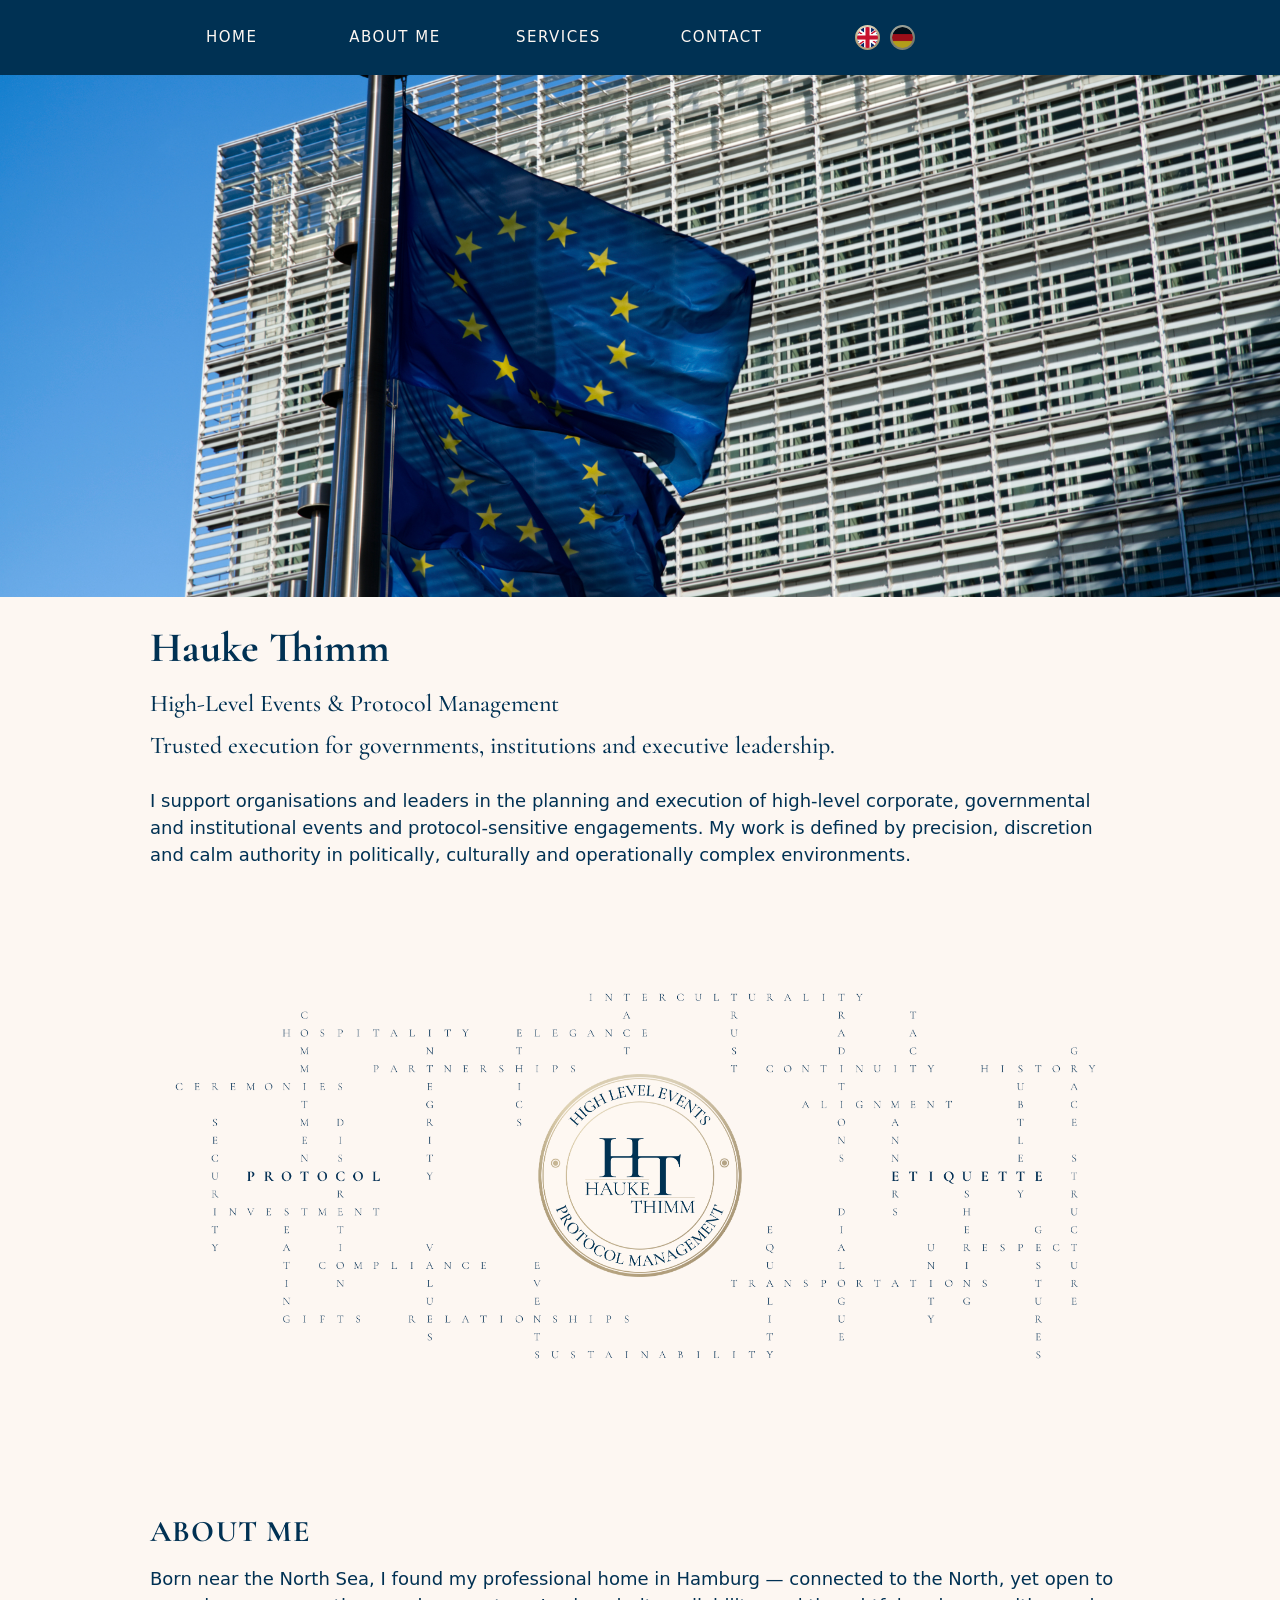
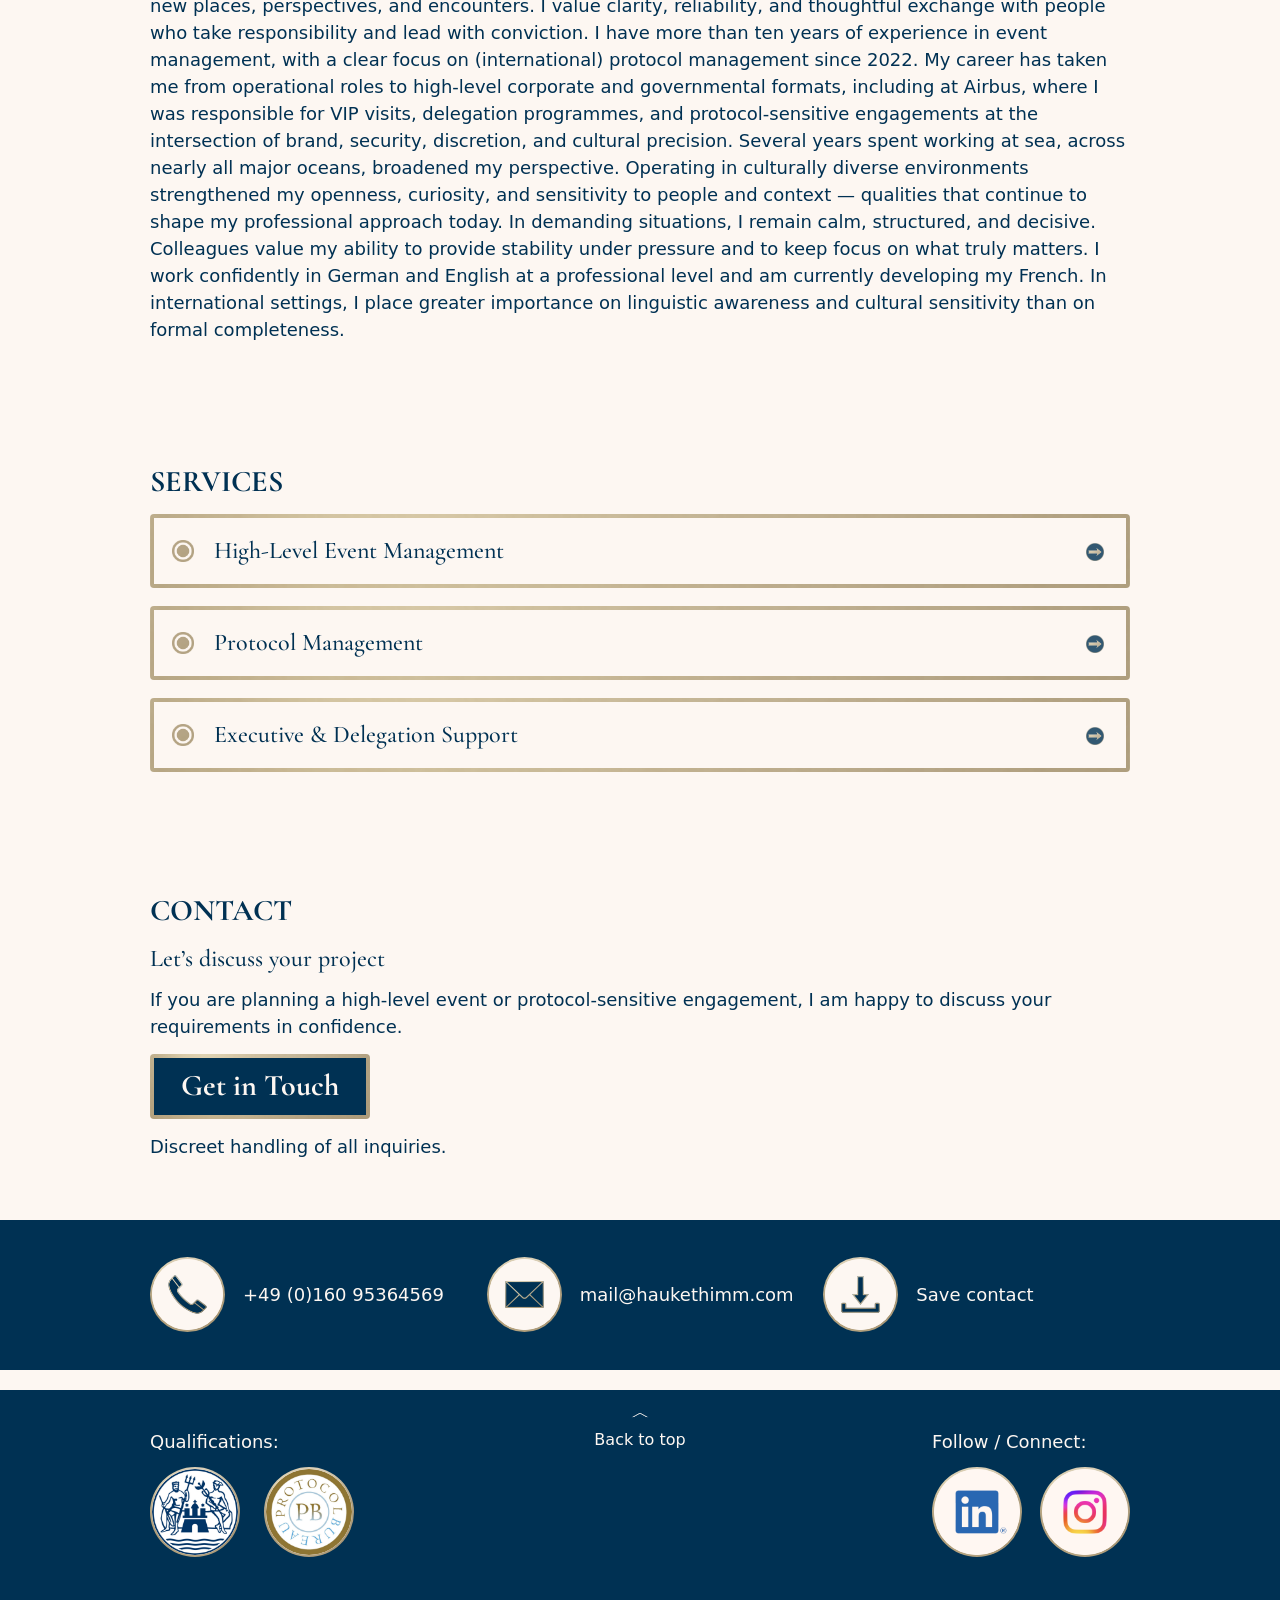
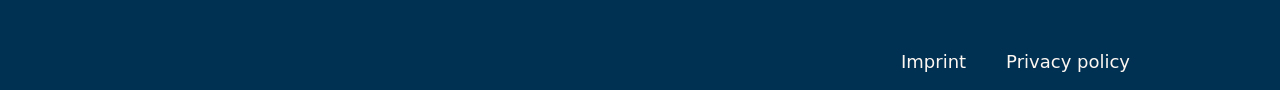
==== commit f169f5d7: "Pre-Footer gefixt" ====
--- a/index.html
+++ b/index.html
@@ -351,42 +351,34 @@
             <!-- ==== PRE-FOOTER ==== -->
             <!-- Typografie: bewusst Body (Source Sans 18px, 300) -->
             <section class="pre-footer" aria-label="Additional contact options">
-                <div class="pre-footer-inner">
-                    <div class="pre-footer-item">
-                        <span class="gold-frame frame--md shape--round">
-                            <img src="assets/img/contact_phone.png" alt="" />
-                        </span>
-                        <p class="pre-footer-text">+49 (0)160 95364569</p>
-                    </div>
-
-                    <div class="pre-footer-item">
-                        <span class="gold-frame frame--md shape--round">
-                            <img src="assets/img/contact_email.png" alt="" />
-                        </span>
-                        <p class="pre-footer-text">mail[at]haukethimm.com</p>
-                    </div>
-
-                    <!-- <div class="pre-footer-item">
-                        <span class="gold-frame frame--md shape--round">
-                            <img src="assets/img/contact_businesscard.png" alt="" />
-                        </span>
-                        <p class="pre-footer-text" data-en="Business card (vcf)" data-de="Visitenkarte (vcf)">Business card (vcf)</p>
-                    </div> -->
-
-                    <a class="pre-footer-item pre-footer-link" href="/assets/files/hauke-thimm.vcf" download="Hauke_Thimm.vcf">
-                        <span class="gold-frame frame--md shape--round">
-                            <img src="assets/img/contact_businesscard.png" alt="" />
-                        </span>
-                        <p class="pre-footer-text" data-en="Save contact" data-de="Kontakt speichern">Save contact</p>
-                    </a>
-
-                    <!-- <div class="pre-footer-item">
-                        <span class="gold-frame frame--md shape--round">
-                            <img src="assets/img/contact_onepager.png" alt="" />
-                        </span>
-                        <p class="pre-footer-text" data-en="One-pager" data-de="One-Pager">One-pager</p>
-                    </div> -->
-                </div>
+              <div class="pre-footer-inner">
+                  <div class="pre-footer-col">
+                      <div class="pre-footer-item">
+                          <span class="gold-frame frame--md shape--round">
+                              <img src="assets/img/contact_phone.png" alt="" />
+                          </span>
+                          <p class="pre-footer-text">+49 (0)160 95364569</p>
+                      </div>
+                  </div>
+
+                  <div class="pre-footer-col">
+                      <div class="pre-footer-item">
+                          <span class="gold-frame frame--md shape--round">
+                              <img src="assets/img/contact_email.png" alt="" />
+                          </span>
+                          <p class="pre-footer-text">mail@haukethimm.com</p>
+                      </div>
+                  </div>
+
+                  <div class="pre-footer-col">
+                      <a class="pre-footer-item pre-footer-link" href="/assets/files/hauke-thimm.vcf" download="Hauke_Thimm.vcf">
+                          <span class="gold-frame frame--md shape--round">
+                              <img src="assets/img/contact_businesscard.png" alt="" />
+                          </span>
+                          <p class="pre-footer-text" data-en="Save contact" data-de="Kontakt speichern">Save contact</p>
+                      </a>
+                  </div>
+              </div>
             </section>
 
             <!-- ==== FOOTER ==== -->
--- a/assets/css/styles.css
+++ b/assets/css/styles.css
@@ -157,7 +157,7 @@
     --legal-gap: 40px;
 
     /* Qualifications-Logos: Höhe zentral steuerbar */
-    --qual-logo-h: 75px;
+    --qual-logo-h: 90px;
     --qual-logo-max-w: auto;
 }
 
@@ -567,7 +567,7 @@
 /* ==== PRE-FOOTER ==== */
 .pre-footer {
     width: 100%;
-    height: 150px;
+    min-height: 150px;
     background: var(--blue);
     color: var(--cream);
     margin-bottom: 20px;
@@ -581,17 +581,23 @@
     padding: 0 var(--side-pad);
     width: 100%;
 
+    display: grid;
+    grid-template-columns: repeat(3, minmax(0, 1fr));
+    align-items: center;
+    column-gap: 30px;
+}
+
+.pre-footer-col {
+    min-width: 0;
     display: flex;
-    justify-content: space-between;
-    align-items: center;
-    gap: 30px;
-}
-
-.pre-footer-item { 
-    display: flex; 
-    align-items: center; 
-    gap: 18px; 
-    min-width: 0; 
+    justify-content: flex-start;
+}
+
+.pre-footer-item {
+    display: inline-flex;
+    align-items: center;
+    gap: 18px;
+    min-width: 0;
 }
 
 .pre-footer-link {
@@ -608,11 +614,7 @@
     text-decoration: underline;
 }
 
-.pre-footer-link:hover .pre-footer-text {
-    text-decoration: underline;
-}
-
-/* Icon-Kreis 75px: rund + feiner Rahmen */
+/* Icon-Kreis 75px */
 .pre-footer-item .gold-frame {
     width: 75px;
     height: 75px;
@@ -626,21 +628,20 @@
 
     background: linear-gradient(var(--cream), var(--cream)) padding-box,
                 url("../img/highlights_gold.png") border-box;
-
     background-size: auto, cover;
     background-repeat: no-repeat, no-repeat;
     background-position: center, center;
 }
-.pre-footer-item .gold-frame > img{
+
+.pre-footer-item .gold-frame > img {
     width: 100%;
     height: 100%;
     object-fit: contain;
-    padding: none;
+    padding: 0;
     display: block;
 }
 
-/* Pre-Footer Text: Body (Sans, 18px, 300) */
-.pre-footer-text{
+.pre-footer-text {
     font-family: var(--font-body);
     font-size: var(--fs-body);
     font-weight: var(--fw-body);
@@ -699,7 +700,7 @@
 /* Qualifications Logos: Höhe über --qual-logo-h */
 .qualifications-logos { 
     display: flex; 
-    gap: 18px; 
+    gap: 24px; 
     align-items: center; 
     flex-wrap: wrap; 
 }
@@ -745,6 +746,7 @@
     background-repeat:no-repeat, no-repeat;
     background-position:center, center;
 }
+
 .qualifications-logos .gold-frame.shape--round > img{
     width: 100%;
     height: 100%;
@@ -799,8 +801,8 @@
 }
 
 .follow-icons .gold-frame.shape--round {
-    width: 75px;
-    height: 75px;
+    width: auto;
+    height: 90px;
     flex: 0 0 75px;
     aspect-ratio: 1 / 1;
 
@@ -857,8 +859,19 @@
     .nav-items { grid-template-columns: repeat(3, 1fr); row-gap: 8px; }
     .nav-items a.nav-link { font-size: 12px; letter-spacing: 0.08em; }
 
-    .pre-footer { height: auto; padding: 24px 0; }
-    .pre-footer-inner { flex-direction: column; align-items: flex-start; gap: 18px; }
+   .pre-footer {
+    height: auto;
+    padding: 24px 0;
+    }
+
+    .pre-footer-inner {
+        grid-template-columns: 1fr;
+        row-gap: 18px;
+    }
+
+    .pre-footer-col {
+        width: 100%;
+    }
 
     .footer-inner { display: flex; flex-direction: column; align-items: flex-start; gap: 18px; }
     .backtop { align-self: center; }
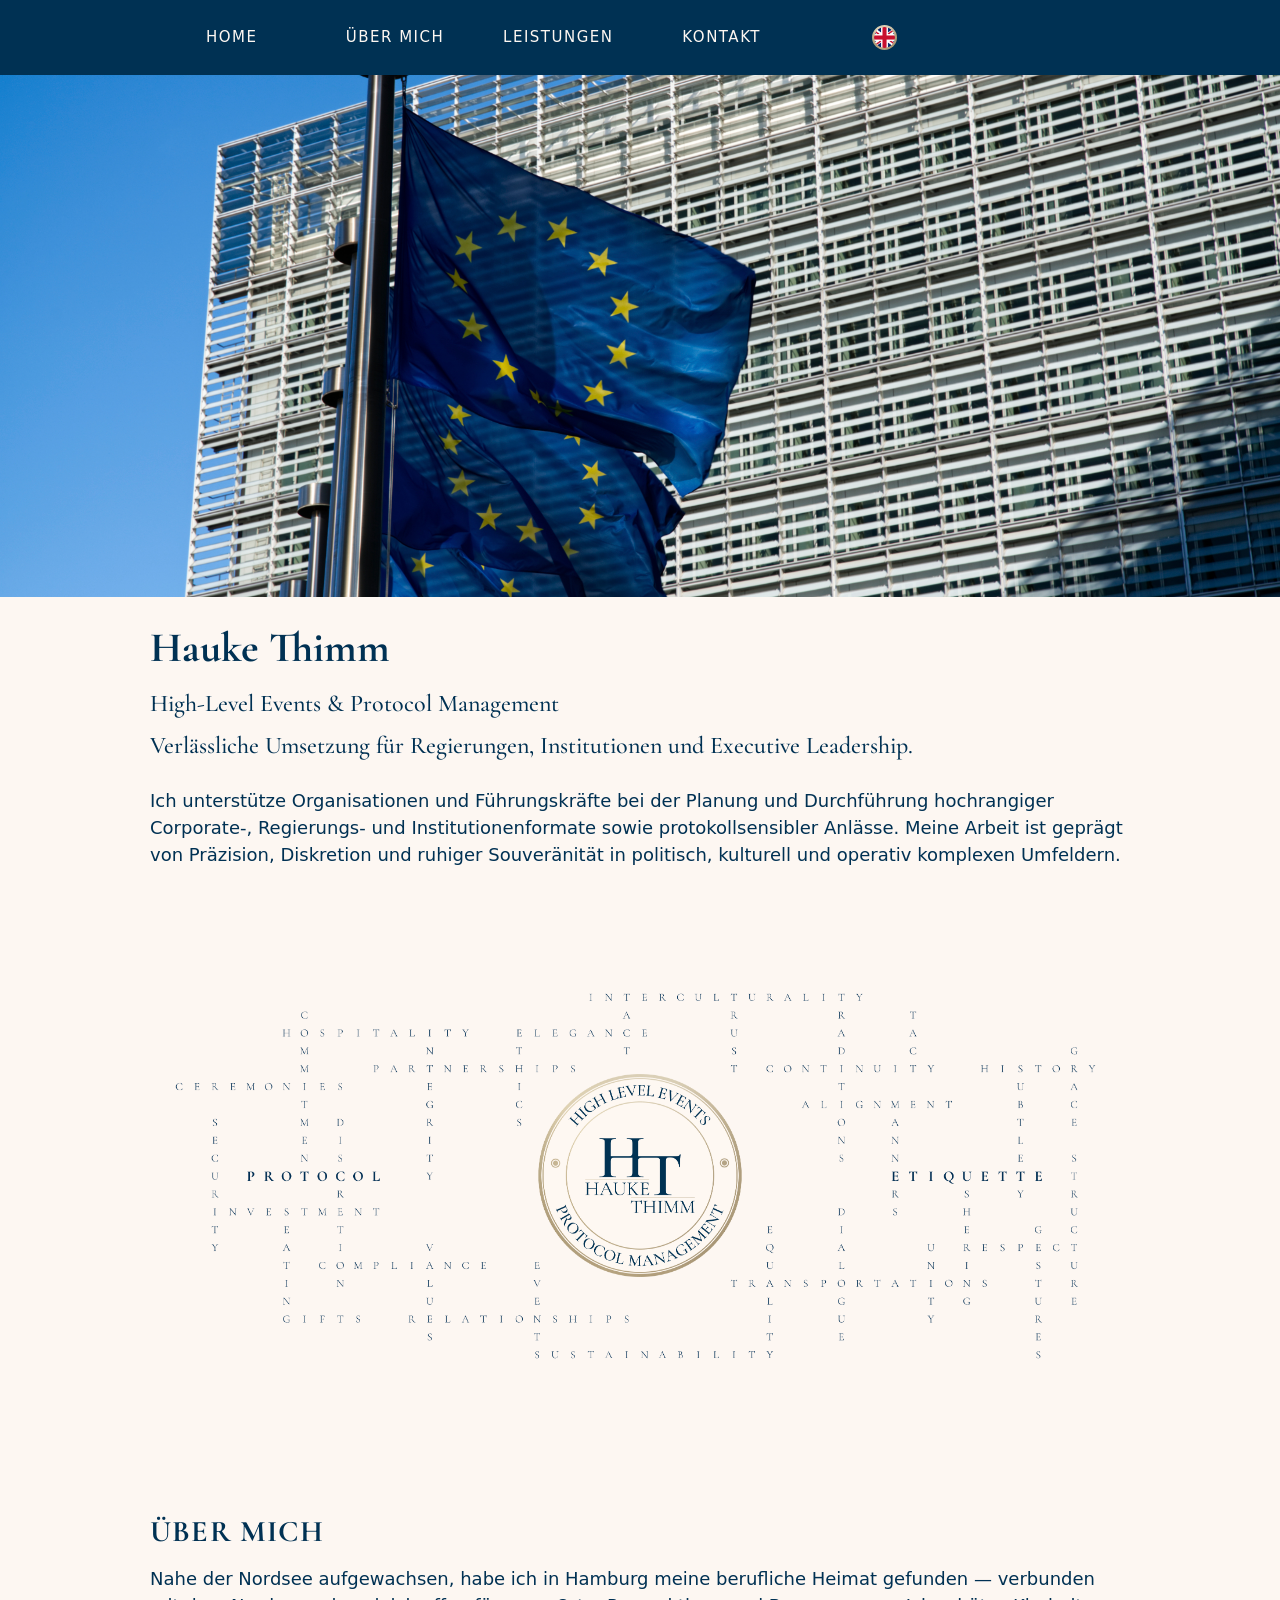
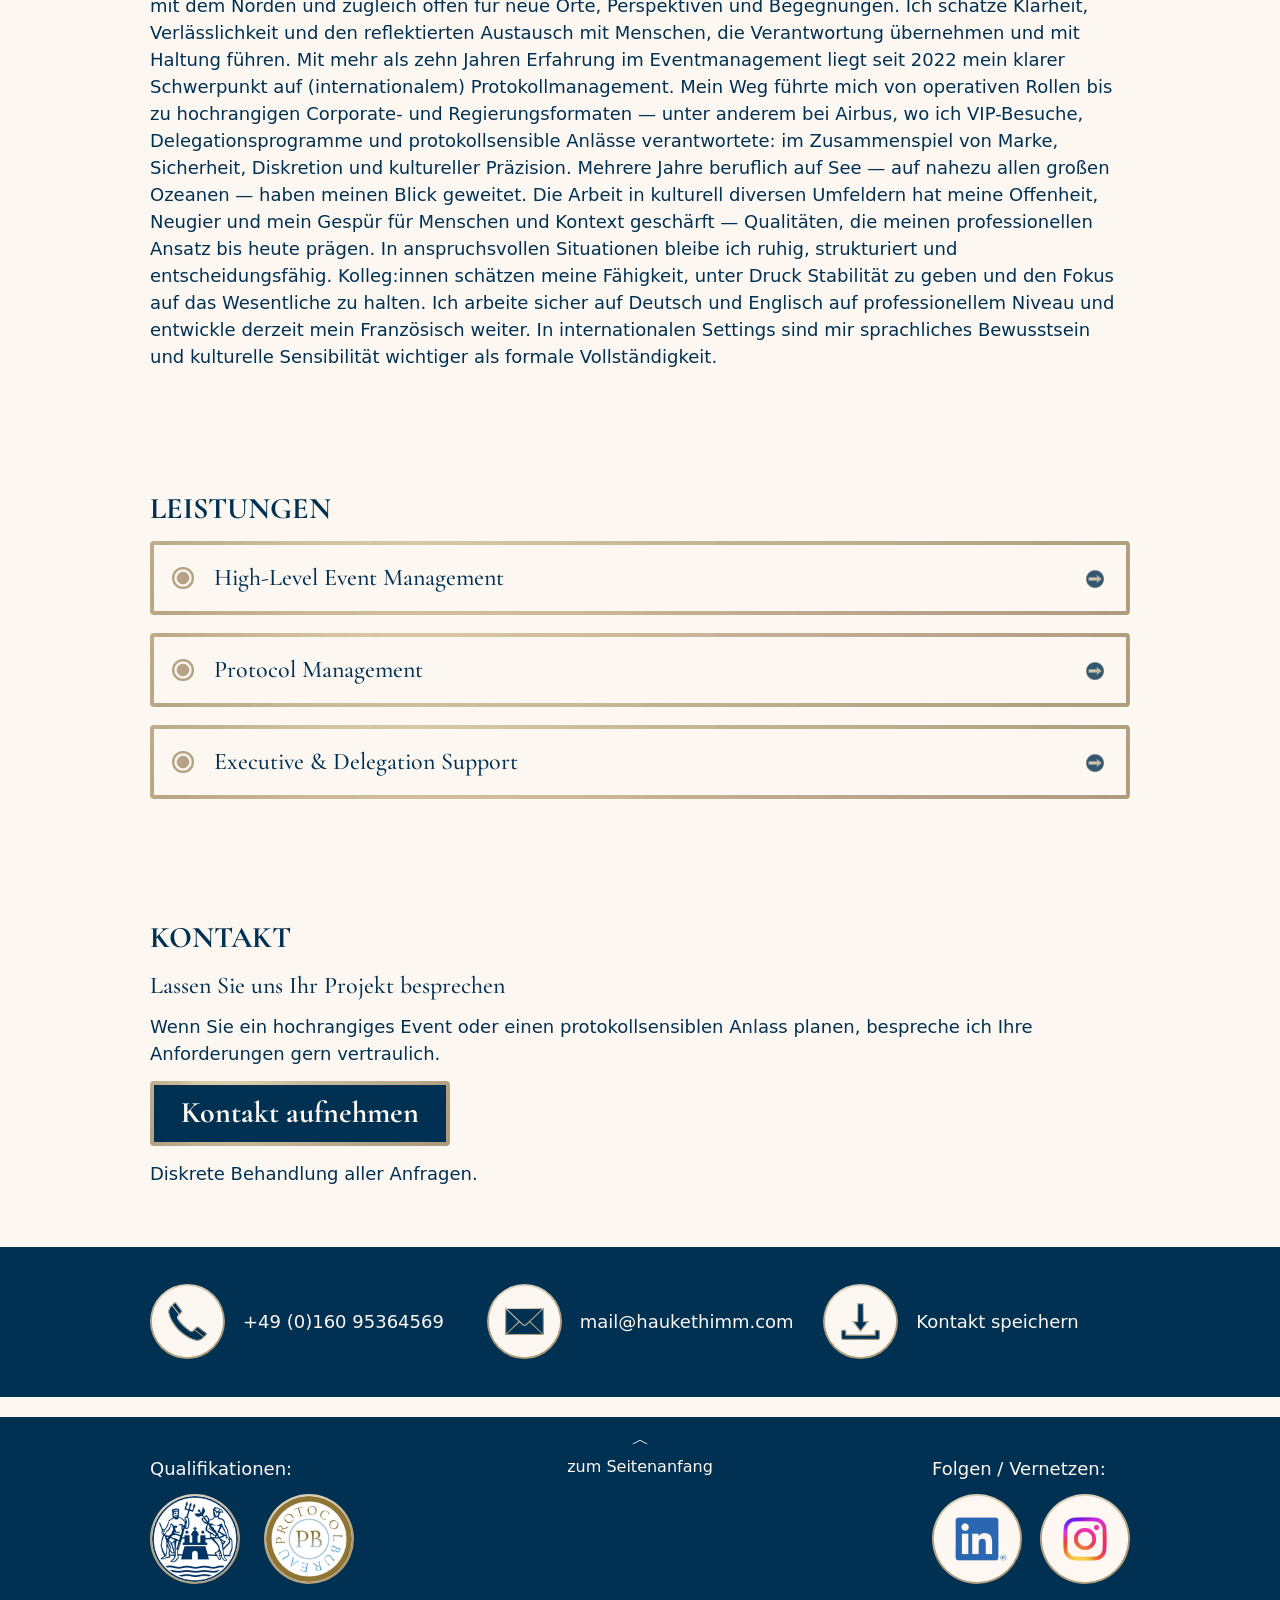
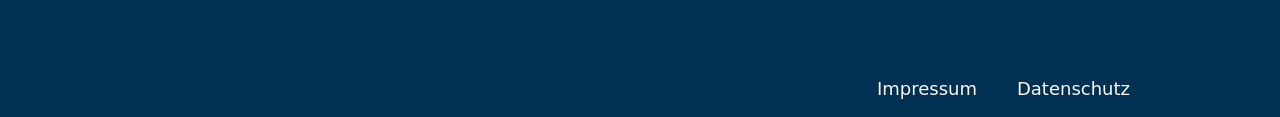
==== commit 77fb9d2e: "Under Constuction erneuert" ====
--- a/index.html
+++ b/index.html
@@ -26,18 +26,18 @@
                         <a class="nav-link" href="#contact" data-en="CONTACT" data-de="KONTAKT">CONTACT</a>
 
                         <!-- Language Toggle: ersetzt textContent aus data-en/data-de (JS) -->
-                        <div class="lang-toggle" aria-label="Language selector">
-                            <button type="button" class="lang-btn is-active" data-lang="en" aria-label="English">
-                                <span class="gold-frame frame--sm shape--round">
-                                    <img src="assets/img/flag-uk.png" alt="EN" />
-                                </span>
-                            </button>
-
-                            <button type="button" class="lang-btn" data-lang="de" aria-label="Deutsch">
-                                <span class="gold-frame frame--sm shape--round">
-                                    <img src="assets/img/flag-de.png" alt="DE" />
-                                </span>
-                            </button>
+                        <div class="lang-toggle" aria-label="Language selector">                      
+                          <button type="button" class="lang-btn" data-lang="de" aria-label="Deutsch">
+                              <span class="gold-frame frame--sm shape--round">
+                                  <img src="assets/img/flag-de.png" alt="DE" />
+                              </span>
+                          </button>
+                          
+                          <button type="button" class="lang-btn is-active" data-lang="en" aria-label="English">
+                              <span class="gold-frame frame--sm shape--round">
+                                  <img src="assets/img/flag-uk.png" alt="EN" />
+                              </span>
+                          </button>
                         </div>
                     </div>
                 </div>
--- a/assets/css/styles.css
+++ b/assets/css/styles.css
@@ -257,27 +257,50 @@
 .nav-items a.nav-link:hover { text-decoration: underline; }
 
 /* ==== LANGUAGE TOGGLE ==== */
+/* ==== LANGUAGE TOGGLE ==== */
+/* Es wird immer nur die inaktive Sprache angezeigt.
+   Die Position bleibt fix, weil der Container feste Maße hat. */
 .lang-toggle {
-    display: flex;
-    justify-content: center;
-    align-items: center;
-    gap: 10px;
-}
+    position: relative;
+    width: var(--lang-btn-size);
+    height: var(--lang-btn-size);
+    justify-self: center;
+    align-self: center;
+}
+
 .lang-btn {
+    position: absolute;
+    inset: 0;
+
     border: 0;
     background: transparent;
     padding: 0;
+    margin: 0;
+
     display: inline-flex;
     align-items: center;
+    justify-content: center;
     cursor: pointer;
-    opacity: 0.7;
-}
-.lang-btn.is-active { opacity: 1; }
+}
+
+/* aktive Sprache ausblenden */
+.lang-btn.is-active {
+    display: none;
+}
+
+/* inaktive Sprache sichtbar */
+.lang-btn:not(.is-active) {
+    display: inline-flex;
+}
+
 .lang-btn .gold-frame {
     width: var(--lang-btn-size);
     height: var(--lang-btn-size);
 }
-.lang-btn .gold-frame > img { object-fit: cover; }
+
+.lang-btn .gold-frame > img {
+    object-fit: cover;
+}
 
 /* ==== HEADER IMAGE ==== */
 .header-image { width: 100%; margin: 0; padding: 0; }
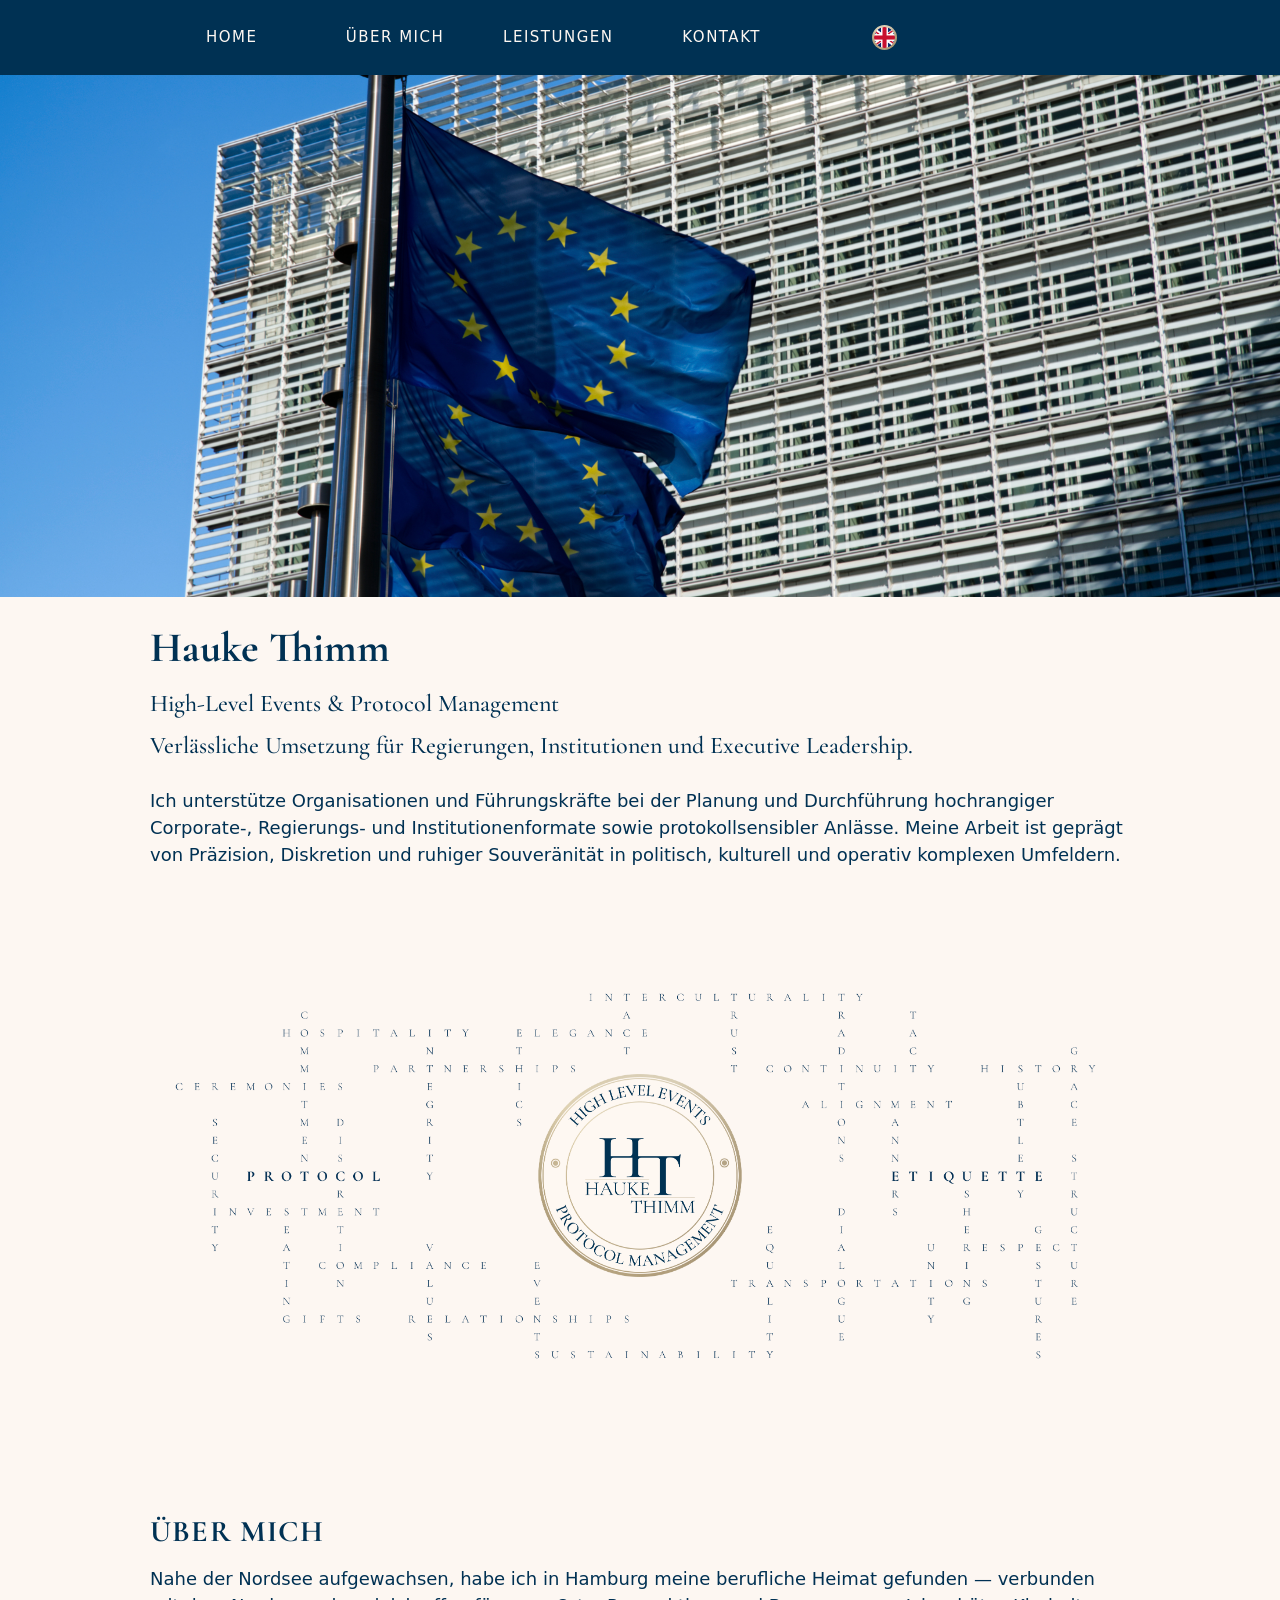
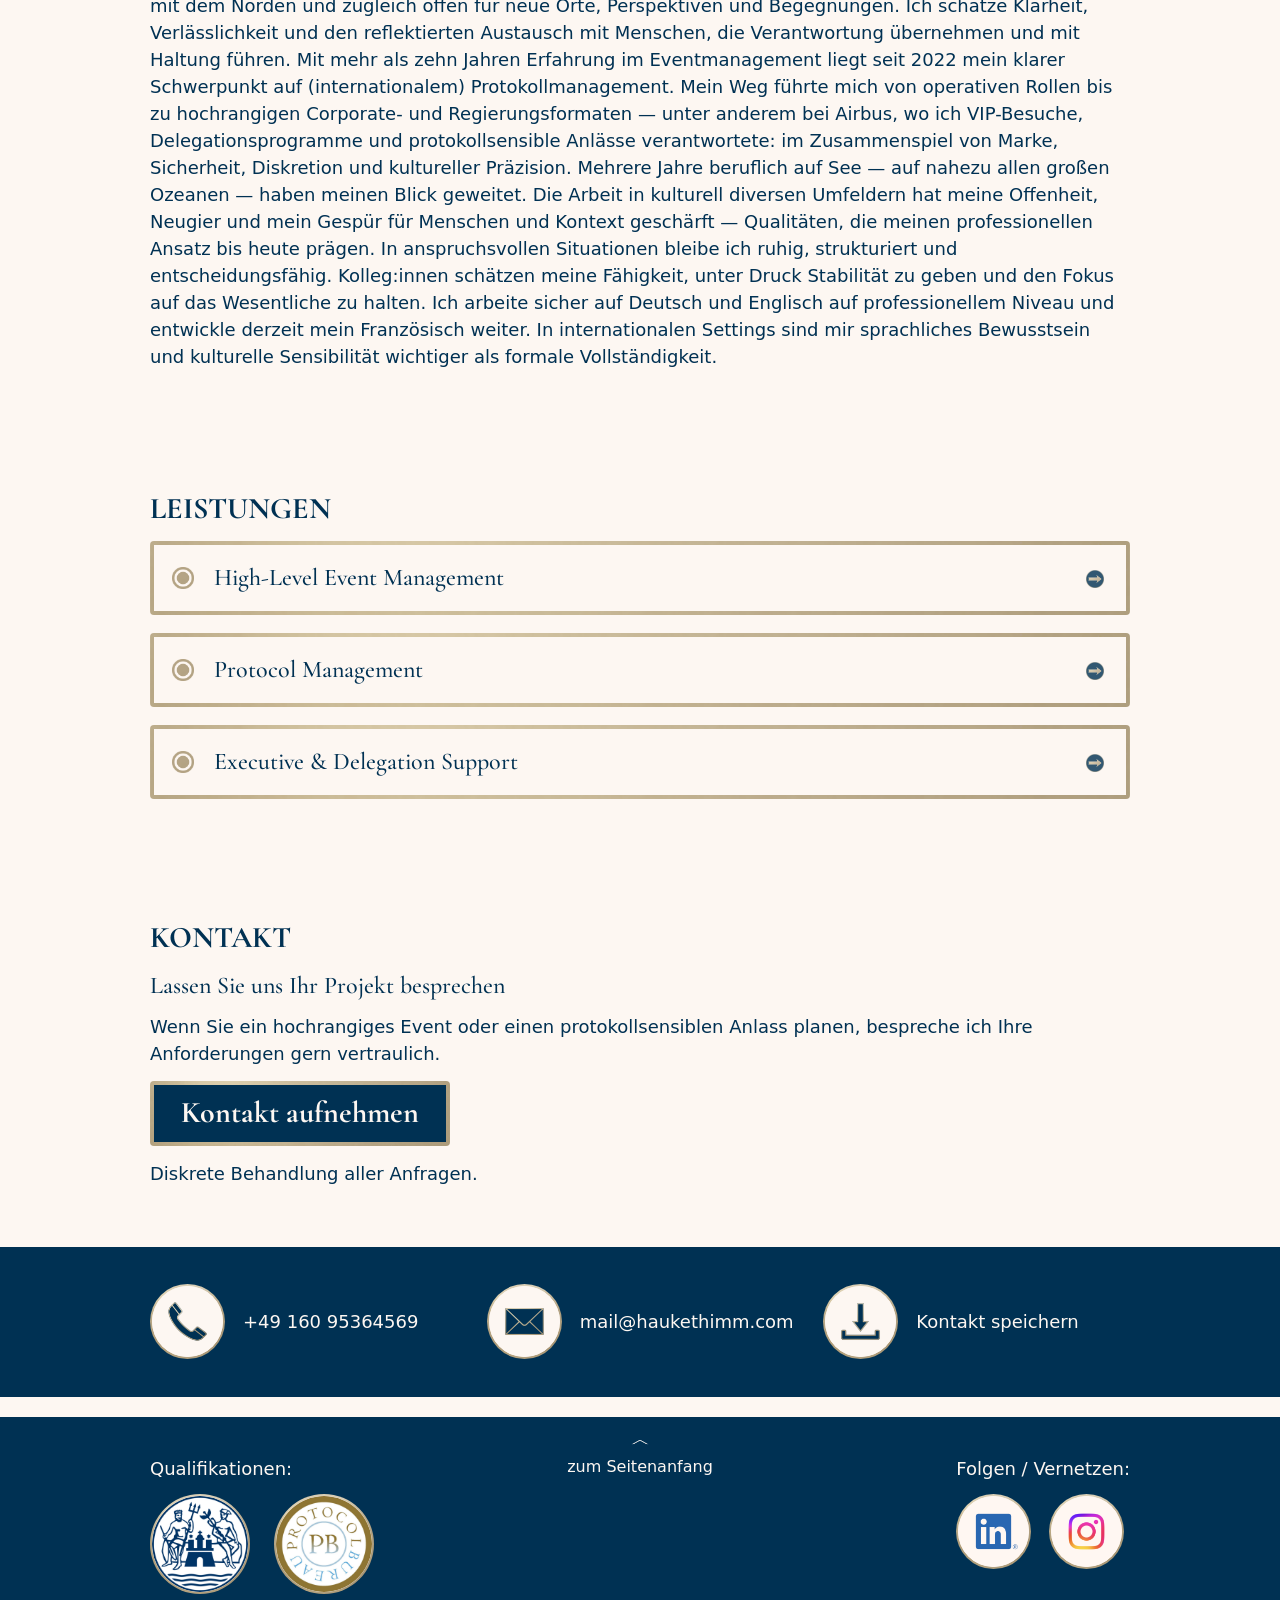
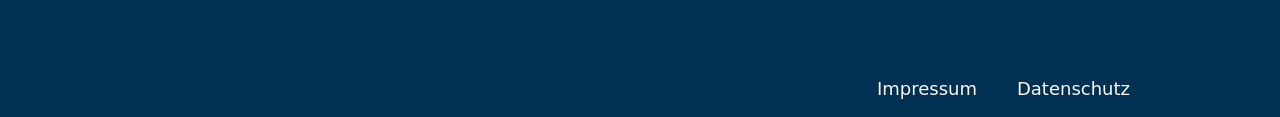
==== commit ff0b73ee: "Telefonnummer angepasst" ====
--- a/index.html
+++ b/index.html
@@ -357,7 +357,7 @@
                           <span class="gold-frame frame--md shape--round">
                               <img src="assets/img/contact_phone.png" alt="" />
                           </span>
-                          <p class="pre-footer-text">+49 (0)160 95364569</p>
+                          <p class="pre-footer-text">+49 160 95364569</p>
                       </div>
                   </div>
 
--- a/assets/css/styles.css
+++ b/assets/css/styles.css
@@ -157,7 +157,7 @@
     --legal-gap: 40px;
 
     /* Qualifications-Logos: Höhe zentral steuerbar */
-    --qual-logo-h: 90px;
+    --qual-logo-h: 100px;
     --qual-logo-max-w: auto;
 }
 
@@ -824,8 +824,8 @@
 }
 
 .follow-icons .gold-frame.shape--round {
-    width: auto;
-    height: 90px;
+    width: 75px;
+    height: 75px;
     flex: 0 0 75px;
     aspect-ratio: 1 / 1;
 
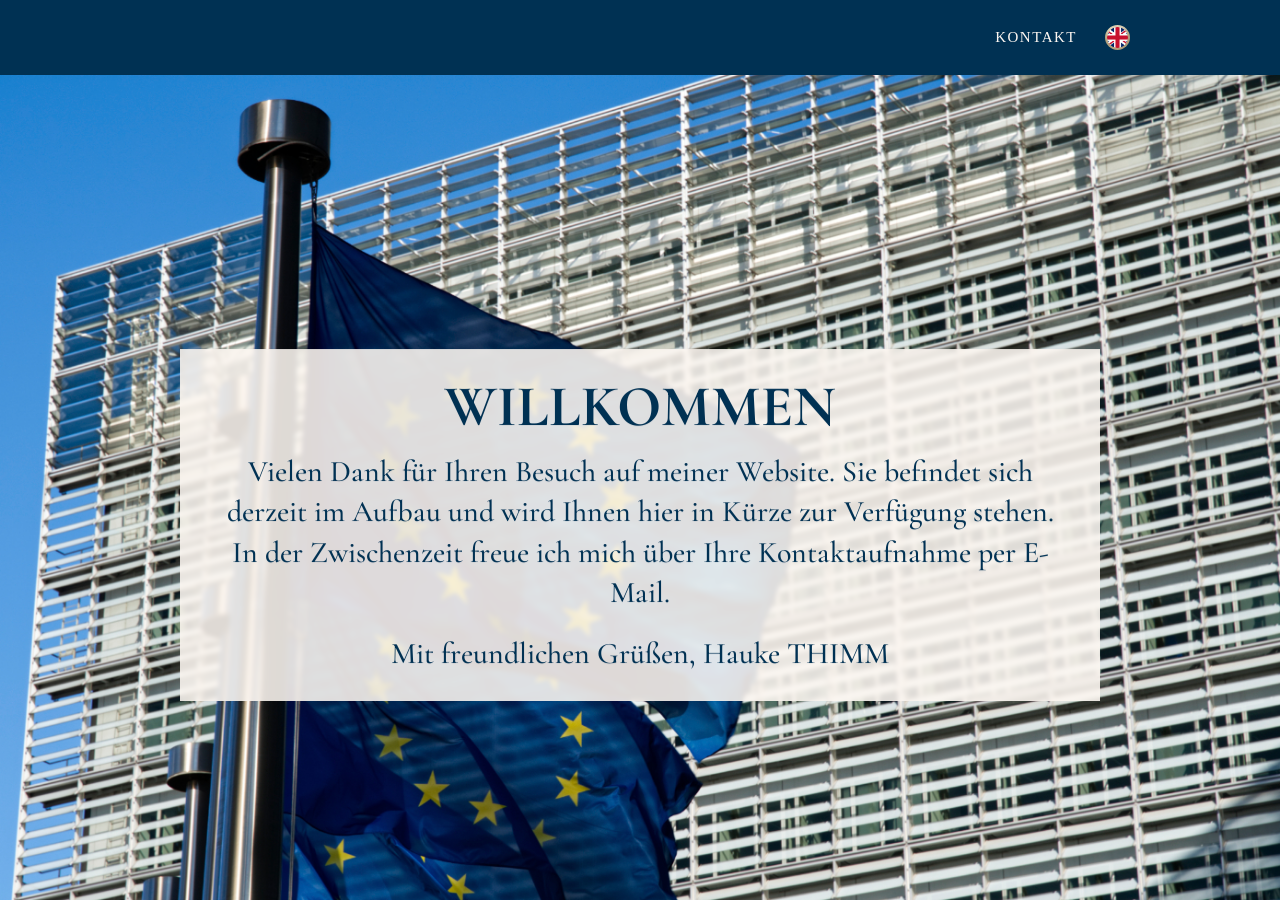
==== commit 7aaf6783: "Under construction eingestellt" ====
--- a/index.html
+++ b/index.html
@@ -1,445 +1,376 @@
 <!DOCTYPE html>
-
-<html lang="en">
+<html lang="de">
     <head>
-        <!-- ==== META / GRUNDLAGEN (CHARSET, VIEWPORT, TITLE) ==== -->
         <meta charset="utf-8" />
         <meta name="viewport" content="width=device-width, initial-scale=1" />
         <title>haukethimm.com</title>
 
-        <!-- ==== STYLES (EXTERN) ==== -->
-        <!-- Typografie, Abstände, Einrückungen, Komponenten (Accordion/Carousel/Footer) in styles.css -->
-        <link rel="stylesheet" href="assets/css/styles.css" />
+        <style>
+            @font-face {
+                font-family: "Cormorant Garamond";
+                src: url("assets/fonts/cormorant_garamond/static/CormorantGaramond-Light.ttf") format("truetype");
+                font-weight: 300;
+                font-style: normal;
+                font-display: swap;
+            }
+            @font-face {
+                font-family: "Cormorant Garamond";
+                src: url("assets/fonts/cormorant_garamond/static/CormorantGaramond-Medium.ttf") format("truetype");
+                font-weight: 500;
+                font-style: normal;
+                font-display: swap;
+            }
+            @font-face {
+                font-family: "Cormorant Garamond";
+                src: url("assets/fonts/cormorant_garamond/static/CormorantGaramond-Bold.ttf") format("truetype");
+                font-weight: 700;
+                font-style: normal;
+                font-display: swap;
+            }
+            @font-face {
+                font-family: "Cormorant Garamond";
+                src: url("assets/fonts/cormorant_garamond/static/CormorantGaramond-LightItalic.ttf") format("truetype");
+                font-weight: 300;
+                font-style: italic;
+                font-display: swap;
+            }
+            @font-face {
+                font-family: "Cormorant Garamond";
+                src: url("assets/fonts/cormorant_garamond/static/CormorantGaramond-MediumItalic.ttf") format("truetype");
+                font-weight: 500;
+                font-style: italic;
+                font-display: swap;
+            }
+            @font-face {
+                font-family: "Cormorant Garamond";
+                src: url("assets/fonts/cormorant_garamond/static/CormorantGaramond-BoldItalic.ttf") format("truetype");
+                font-weight: 700;
+                font-style: italic;
+                font-display: swap;
+            }
+
+            :root {
+                --cream: #fdf7f2;
+                --blue: #003153;
+                --top-offset: 0px;
+                --banner-h: 75px;
+                --side-pad: 150px;
+                --max-width: 1400px;
+                --font-head: "Cormorant Garamond", serif;
+                --lang-btn-size: 25px;
+                --frame-w-sm: 2px;
+                --frame-r-sm: 999px;
+                --overlay-max: 920px;
+            }
+
+            * {
+                box-sizing: border-box;
+            }
+
+            html,
+            body {
+                margin: 0;
+                padding: 0;
+                background: var(--cream);
+                color: var(--blue);
+            }
+
+            body {
+                min-height: 100vh;
+            }
+
+            .gold-frame {
+                display: inline-flex;
+                align-items: center;
+                justify-content: center;
+                border: var(--frame-w-sm) solid transparent;
+                background: linear-gradient(transparent, transparent) padding-box,
+                            url("assets/img/highlights_gold.png") border-box;
+                background-size: auto, cover;
+                background-repeat: no-repeat, no-repeat;
+                background-position: center, center;
+                border-radius: var(--frame-r-sm);
+                overflow: hidden;
+            }
+
+            .gold-frame > img {
+                display: block;
+                width: 100%;
+                height: 100%;
+                object-fit: cover;
+            }
+
+            .nav-shell {
+                position: fixed;
+                top: var(--top-offset);
+                left: 0;
+                width: 100%;
+                z-index: 9999;
+                pointer-events: none;
+            }
+
+            .main-nav {
+                height: var(--banner-h);
+                background: var(--blue);
+                pointer-events: auto;
+            }
+
+            .nav-inner {
+                height: 100%;
+                max-width: var(--max-width);
+                margin: 0 auto;
+                padding: 0 var(--side-pad);
+                display: flex;
+                align-items: center;
+                justify-content: flex-end;
+            }
+
+            .nav-items {
+                display: flex;
+                align-items: center;
+                gap: 28px;
+            }
+
+            .nav-contact {
+                color: var(--cream);
+                text-decoration: none;
+                font-size: 15px;
+                letter-spacing: 0.1em;
+                font-weight: 500;
+                text-transform: uppercase;
+                white-space: nowrap;
+            }
+
+            .nav-contact:hover {
+                text-decoration: underline;
+            }
+
+            .lang-toggle {
+                position: relative;
+                width: var(--lang-btn-size);
+                height: var(--lang-btn-size);
+                flex: 0 0 var(--lang-btn-size);
+            }
+
+            .lang-btn {
+                position: absolute;
+                inset: 0;
+                border: 0;
+                background: transparent;
+                padding: 0;
+                margin: 0;
+                display: inline-flex;
+                align-items: center;
+                justify-content: center;
+                cursor: pointer;
+            }
+
+            .lang-btn.is-active {
+                display: none;
+            }
+
+            .lang-btn:not(.is-active) {
+                display: inline-flex;
+            }
+
+            .lang-btn .gold-frame {
+                width: var(--lang-btn-size);
+                height: var(--lang-btn-size);
+            }
+
+            .lang-btn .gold-frame > img {
+                object-fit: cover;
+            }
+
+            .header-image {
+                position: relative;
+                width: 100%;
+                margin: 0;
+                padding-top: var(--banner-h);
+                min-height: 100vh;
+                display: flex;
+                align-items: stretch;
+            }
+
+            .header-image img {
+                display: block;
+                width: 100%;
+                height: calc(100vh - var(--banner-h));
+                object-fit: cover;
+                object-position: center center;
+            }
+
+            .header-overlay {
+                position: absolute;
+                top: calc(var(--banner-h) + 50%);
+                left: 50%;
+                transform: translate(-50%, -50%);
+                width: min(calc(100% - 48px), var(--overlay-max));
+                padding: 28px 34px;
+                background: rgba(253, 247, 242, 0.88);
+                color: var(--blue);
+                text-align: center;
+                backdrop-filter: blur(2px);
+            }
+
+            .welcome-head,
+            .welcome-sub,
+            .welcome-signoff {
+                font-family: var(--font-head);
+                margin: 0;
+                color: var(--blue);
+            }
+
+            .welcome-head {
+                font-size: clamp(34px, 5vw, 58px);
+                line-height: 1.05;
+                font-weight: 700;
+                margin-bottom: 14px;
+            }
+
+            .welcome-sub {
+                font-size: clamp(22px, 2.6vw, 30px);
+                line-height: 1.35;
+                font-weight: 500;
+            }
+
+            .welcome-signoff {
+                font-size: clamp(22px, 2.5vw, 30px);
+                line-height: 1.3;
+                font-weight: 500;
+                margin-top: 20px;
+            }
+
+            @media (max-width: 900px) {
+                :root {
+                    --side-pad: 28px;
+                    --banner-h: 68px;
+                }
+
+                .nav-items {
+                    gap: 18px;
+                }
+
+                .nav-contact {
+                    font-size: 13px;
+                    letter-spacing: 0.08em;
+                }
+
+                .header-overlay {
+                    width: min(calc(100% - 36px), 760px);
+                    padding: 22px 20px;
+                }
+            }
+
+            @media (max-width: 640px) {
+                :root {
+                    --side-pad: 18px;
+                    --banner-h: 64px;
+                }
+
+                .header-image img {
+                    height: calc(100vh - var(--banner-h));
+                }
+
+                .header-overlay {
+                    width: calc(100% - 24px);
+                    padding: 18px 16px;
+                }
+
+                .welcome-head {
+                    margin-bottom: 10px;
+                }
+
+                .welcome-signoff {
+                    margin-top: 16px;
+                }
+            }
+        </style>
     </head>
 
     <body>
-        <!-- ==== FIXED NAV (BANNER) ==== -->
-        <!-- Fixed am oberen Rand. Anchor-Scroll berücksichtigt Nav-Höhe über scroll-margin-top in CSS. -->
         <div class="nav-shell">
             <nav class="main-nav" aria-label="Primary">
                 <div class="nav-inner">
                     <div class="nav-items">
-                        <a class="nav-link" href="#top" data-en="HOME" data-de="HOME">HOME</a>
-                        <a class="nav-link" href="#about" data-en="ABOUT ME" data-de="ÜBER MICH">ABOUT ME</a>
-                        <a class="nav-link" href="#services" data-en="SERVICES" data-de="LEISTUNGEN">SERVICES</a>
-                        <!-- <a class="nav-link" href="#credentials" data-en="CREDENTIALS" data-de="EXPERTISE">CREDENTIALS</a> -->
-                        <a class="nav-link" href="#contact" data-en="CONTACT" data-de="KONTAKT">CONTACT</a>
-
-                        <!-- Language Toggle: ersetzt textContent aus data-en/data-de (JS) -->
-                        <div class="lang-toggle" aria-label="Language selector">                      
-                          <button type="button" class="lang-btn" data-lang="de" aria-label="Deutsch">
-                              <span class="gold-frame frame--sm shape--round">
-                                  <img src="assets/img/flag-de.png" alt="DE" />
-                              </span>
-                          </button>
-                          
-                          <button type="button" class="lang-btn is-active" data-lang="en" aria-label="English">
-                              <span class="gold-frame frame--sm shape--round">
-                                  <img src="assets/img/flag-uk.png" alt="EN" />
-                              </span>
-                          </button>
+                        <a
+                            class="nav-contact"
+                            href="mailto:mail@haukethimm.com"
+                            data-en="CONTACT"
+                            data-de="KONTAKT"
+                        >
+                            KONTAKT
+                        </a>
+
+                        <div class="lang-toggle" aria-label="Language selector">
+                            <button type="button" class="lang-btn" data-lang="en" aria-label="English">
+                                <span class="gold-frame">
+                                    <img src="assets/img/flag-uk.png" alt="EN" />
+                                </span>
+                            </button>
+
+                            <button type="button" class="lang-btn is-active" data-lang="de" aria-label="Deutsch">
+                                <span class="gold-frame">
+                                    <img src="assets/img/flag-de.png" alt="DE" />
+                                </span>
+                            </button>
                         </div>
                     </div>
                 </div>
             </nav>
         </div>
 
-        <!-- ==== HEADER-BILD (FULL WIDTH) ==== -->
-        <!-- Visuelle Bühne oberhalb des Inhalts. Kein Crop: object-fit:contain in CSS. -->
-        <section class="header-image anchor" id="top" aria-label="Header image">
+        <section class="header-image" aria-label="Header image">
             <img src="assets/img/header.jpg" alt="" />
+
+            <div class="header-overlay">
+                <h1
+                    class="welcome-head"
+                    data-en="WELCOME"
+                    data-de="WILLKOMMEN"
+                >
+                    WILLKOMMEN
+                </h1>
+
+                <p
+                    class="welcome-sub"
+                    data-en="Thank you for visiting my website. It is currently under construction and will be available here shortly. In the meantime, please feel free to contact me by email."
+                    data-de="Vielen Dank für Ihren Besuch auf meiner Website. Sie befindet sich derzeit im Aufbau und wird Ihnen hier in Kürze zur Verfügung stehen. In der Zwischenzeit freue ich mich über Ihre Kontaktaufnahme per E-Mail."
+                >
+                    Vielen Dank für Ihren Besuch auf meiner Website. Sie befindet sich derzeit im Aufbau und wird Ihnen hier in Kürze zur Verfügung stehen. In der Zwischenzeit freue ich mich über Ihre Kontaktaufnahme per E-Mail.
+                </p>
+
+                <p
+                    class="welcome-signoff"
+                    data-en="Kind regards, Hauke THIMM"
+                    data-de="Mit freundlichen Grüßen, Hauke THIMM"
+                >
+                    Mit freundlichen Grüßen, Hauke THIMM
+                </p>
+            </div>
         </section>
 
-        <!-- ==== SEITENINHALT (CONTENT WRAPPER) ==== -->
-        <!-- Auf der Main Page ist page-offset = 0. Der Abstand vom Header zur ersten Typo
-             wird im Hero über --hero-offset (25px) definiert. -->
-        <div class="page-offset">
-            <main class="content" id="content">
-                <!-- ==== HERO ==== -->
-                <!-- Startabstand unter header.jpg: padding-top: var(--hero-offset) in CSS -->
-                <section class="hero anchor" id="hero">
-                    <div class="hero-grid">
-                        <div class="hero-textbox">
-                            <div class="hero-top">
-                                <!-- H1: gleiche Optik wie bisheriger Name-Block (Cormorant, 42px, 700) -->
-                                <h1 class="name" data-en="Hauke Thimm" data-de="Hauke Thimm">Hauke Thimm</h1>
-
-                                <div class="role" data-en="High-Level Events & Protocol Management" data-de="High-Level Events & Protocol Management">
-                                    High-Level Events &amp; Protocol Management
-                                </div>
-
-                                <div
-                                    class="claim"
-                                    data-en="Trusted execution for governments, institutions and executive leadership."
-                                    data-de="Verlässliche Umsetzung für Regierungen, Institutionen und Executive Leadership."
-                                >
-                                    Trusted execution for governments, institutions and executive leadership.
-                                </div>
-                            </div>
-
-                            <p
-                                class="intro"
-                                data-en="I support organisations and leaders in the planning and execution of high-level corporate, governmental and institutional events and protocol-sensitive engagements. My work is defined by precision, discretion and calm authority in politically, culturally and operationally complex environments."
-                                data-de="Ich unterstütze Organisationen und Führungskräfte bei der Planung und Durchführung hochrangiger Corporate-, Regierungs- und Institutionenformate sowie protokollsensibler Anlässe. Meine Arbeit ist geprägt von Präzision, Diskretion und ruhiger Souveränität in politisch, kulturell und operativ komplexen Umfeldern."
-                            >
-                                I support organisations and leaders in the planning and execution of high-level corporate, governmental and institutional
-                                events and protocol-sensitive engagements. My work is defined by precision, discretion and calm authority in politically,
-                                culturally and operationally complex environments.
-                            </p>
-                        </div>
-                    </div>
-                </section>
-
-                <!-- ==== VALUES (BILD) ==== -->
-                <section class="values-band anchor" id="values">
-                    <img src="assets/img/values.png" alt="" />
-                </section>
-
-                <!-- ==== ABOUT (ALS .section) ==== -->
-                <!-- Einheitliches Section-Padding über .section (Tokens) -->
-                <section class="section about anchor" id="about">
-                    <h2 class="about-label" data-en="ABOUT ME" data-de="ÜBER MICH">ABOUT ME</h2>
-
-                    <p
-                        class="body-text"
-                        data-en="Born near the North Sea, I found my professional home in Hamburg — connected to the North, yet open to new places, perspectives, and encounters. I value clarity, reliability, and thoughtful exchange with people who take responsibility and lead with conviction.
-
-I have more than ten years of experience in event management, with a clear focus on (international) protocol management since 2022. My career has taken me from operational roles to high-level corporate and governmental formats, including at Airbus, where I was responsible for VIP visits, delegation programmes, and protocol-sensitive engagements at the intersection of brand, security, discretion, and cultural precision.
-
-Several years spent working at sea, across nearly all major oceans, broadened my perspective. Operating in culturally diverse environments strengthened my openness, curiosity, and sensitivity to people and context — qualities that continue to shape my professional approach today.
-
-In demanding situations, I remain calm, structured, and decisive. Colleagues value my ability to provide stability under pressure and to keep focus on what truly matters.
-
-I work confidently in German and English at a professional level and am currently developing my French. In international settings, I place greater importance on linguistic awareness and cultural sensitivity than on formal completeness."
-                        data-de="Nahe der Nordsee aufgewachsen, habe ich in Hamburg meine berufliche Heimat gefunden — verbunden mit dem Norden und zugleich offen für neue Orte, Perspektiven und Begegnungen. Ich schätze Klarheit, Verlässlichkeit und den reflektierten Austausch mit Menschen, die Verantwortung übernehmen und mit Haltung führen.
-
-Mit mehr als zehn Jahren Erfahrung im Eventmanagement liegt seit 2022 mein klarer Schwerpunkt auf (internationalem) Protokollmanagement. Mein Weg führte mich von operativen Rollen bis zu hochrangigen Corporate- und Regierungsformaten — unter anderem bei Airbus, wo ich VIP-Besuche, Delegationsprogramme und protokollsensible Anlässe verantwortete: im Zusammenspiel von Marke, Sicherheit, Diskretion und kultureller Präzision.
-
-Mehrere Jahre beruflich auf See — auf nahezu allen großen Ozeanen — haben meinen Blick geweitet. Die Arbeit in kulturell diversen Umfeldern hat meine Offenheit, Neugier und mein Gespür für Menschen und Kontext geschärft — Qualitäten, die meinen professionellen Ansatz bis heute prägen.
-
-In anspruchsvollen Situationen bleibe ich ruhig, strukturiert und entscheidungsfähig. Kolleg:innen schätzen meine Fähigkeit, unter Druck Stabilität zu geben und den Fokus auf das Wesentliche zu halten.
-
-Ich arbeite sicher auf Deutsch und Englisch auf professionellem Niveau und entwickle derzeit mein Französisch weiter. In internationalen Settings sind mir sprachliches Bewusstsein und kulturelle Sensibilität wichtiger als formale Vollständigkeit."
-                    >
-                        Born near the North Sea, I found my professional home in Hamburg — connected to the North, yet open to new places, perspectives,
-                        and encounters. I value clarity, reliability, and thoughtful exchange with people who take responsibility and lead with conviction.
-
-                        I have more than ten years of experience in event management, with a clear focus on (international) protocol management since 2022.
-                        My career has taken me from operational roles to high-level corporate and governmental formats, including at Airbus, where I was
-                        responsible for VIP visits, delegation programmes, and protocol-sensitive engagements at the intersection of brand, security,
-                        discretion, and cultural precision.
-
-                        Several years spent working at sea, across nearly all major oceans, broadened my perspective. Operating in culturally diverse
-                        environments strengthened my openness, curiosity, and sensitivity to people and context — qualities that continue to shape my
-                        professional approach today.
-
-                        In demanding situations, I remain calm, structured, and decisive. Colleagues value my ability to provide stability under pressure
-                        and to keep focus on what truly matters.
-
-                        I work confidently in German and English at a professional level and am currently developing my French. In international settings,
-                        I place greater importance on linguistic awareness and cultural sensitivity than on formal completeness.
-                    </p>
-                </section>
-
-                <!-- ==== SERVICES (ACCORDION) ==== -->
-                <section class="section anchor" id="services">
-                    <h2 data-en="SERVICES" data-de="LEISTUNGEN">SERVICES</h2>
-
-                    <div class="services-list">
-                        <div class="service-item" data-service>
-                            <div class="service-head" role="button" tabindex="0" aria-expanded="false">
-                                <div class="service-bullet" aria-hidden="true"></div>
-                                <div class="service-title" data-en="High-Level Event Management" data-de="High-Level Event Management">
-                                    High-Level Event Management
-                                </div>
-                                <div class="service-arrow" aria-hidden="true"></div>
-                            </div>
-                            <div class="service-body">
-                                <div class="service-body-inner">
-                                    <p
-                                        class="body-text"
-                                        data-en="I plan and lead complex corporate, governmental and institutional events for executive audiences. From strategic preparation and stakeholder alignment to on-site command, I ensure clear structures, reliable processes and seamless execution — including VIP programmes, stage and run-of-show control, supplier coordination and contingency planning under time pressure and public attention."
-                                        data-de="Ich plane und leite komplexe Corporate-, Regierungs- und Institutionenformate für Executive-Zielgruppen. Von der strategischen Vorbereitung und Stakeholder-Abstimmung bis zur Führung vor Ort sorge ich für klare Strukturen, verlässliche Abläufe und nahtlose Umsetzung — inklusive VIP-Programmen, Stage- und Run-of-Show-Steuerung, Dienstleisterkoordination sowie Contingency Planning unter Zeitdruck und öffentlicher Aufmerksamkeit."
-                                    >
-                                        I plan and lead complex corporate, governmental and institutional events for executive audiences. From strategic
-                                        preparation and stakeholder alignment to on-site command, I ensure clear structures, reliable processes and seamless
-                                        execution — including VIP programmes, stage and run-of-show control, supplier coordination and contingency planning
-                                        under time pressure and public attention.
-                                    </p>
-                                </div>
-                            </div>
-                        </div>
-
-                        <div class="service-item" data-service>
-                            <div class="service-head" role="button" tabindex="0" aria-expanded="false">
-                                <div class="service-bullet" aria-hidden="true"></div>
-                                <div class="service-title" data-en="Protocol Management" data-de="Protocol Management">Protocol Management</div>
-                                <div class="service-arrow" aria-hidden="true"></div>
-                            </div>
-                            <div class="service-body">
-                                <div class="service-body-inner">
-                                    <p
-                                        class="body-text"
-                                        data-en="I provide protocol expertise for formal, bilateral and multilateral settings. This includes precedence, seating, flag protocol, ceremonial choreography and culturally appropriate hosting — always aligned with institutional expectations and diplomatic context."
-                                        data-de="Ich liefere Protokoll-Expertise für formelle, bilaterale und multilaterale Settings. Dazu zählen Präzedenz, Sitzordnung, Flaggenprotokoll, zeremonielle Choreografie und kulturell angemessenes Hosting — stets im Einklang mit institutionellen Erwartungen und diplomatischem Kontext."
-                                    >
-                                        I provide protocol expertise for formal, bilateral and multilateral settings. This includes precedence, seating,
-                                        flag protocol, ceremonial choreography and culturally appropriate hosting — always aligned with institutional
-                                        expectations and diplomatic context.
-                                    </p>
-                                </div>
-                            </div>
-                        </div>
-
-                        <div class="service-item" data-service>
-                            <div class="service-head" role="button" tabindex="0" aria-expanded="false">
-                                <div class="service-bullet" aria-hidden="true"></div>
-                                <div class="service-title" data-en="Executive & Delegation Support" data-de="Executive & Delegation Support">
-                                    Executive &amp; Delegation Support
-                                </div>
-                                <div class="service-arrow" aria-hidden="true"></div>
-                            </div>
-                            <div class="service-body">
-                                <div class="service-body-inner">
-                                    <p
-                                        class="body-text"
-                                        data-en="I support executives and delegations through preparation, accompaniment and coordination. My focus is on discretion, situational awareness and reliable guidance in sensitive environments where decisions, symbolism and timing matter."
-                                        data-de="Ich unterstütze Executives und Delegationen durch Vorbereitung, Begleitung und Koordination. Mein Fokus liegt auf Diskretion, Situational Awareness und verlässlicher Führung in sensiblen Umfeldern, in denen Entscheidungen, Symbolik und Timing zählen."
-                                    >
-                                        I support executives and delegations through preparation, accompaniment and coordination. My focus is on discretion,
-                                        situational awareness and reliable guidance in sensitive environments where decisions, symbolism and timing matter.
-                                    </p>
-                                </div>
-                            </div>
-                        </div>
-                    </div>
-                </section>
-
-                <!-- ==== CREDENTIALS (TEXT + CAROUSEL) ==== -->
-                <!-- <section class="section anchor" id="credentials">
-                    <h2 data-en="CREDENTIALS" data-de="EXPERTISE">CREDENTIALS</h2>
-
-                    <div class="subline" data-en="Track Record" data-de="Erfahrung &amp; Kontexte">Track Record</div>
-                    <p
-                        class="body-text"
-                        data-en="My experience spans international, political and corporate environments, including executive meetings, institutional ceremonies and high-stakes events. I regularly collaborate with organisations, agencies and leadership teams operating at the intersection of public visibility and strategic relevance."
-                        data-de="Meine Erfahrung umfasst internationale, politische und Corporate-Umfelder — darunter Executive Meetings, institutionelle Zeremonien und High-Stakes-Formate. Ich arbeite regelmäßig mit Organisationen, Agenturen und Führungsteams zusammen, die an der Schnittstelle von öffentlicher Sichtbarkeit und strategischer Relevanz agieren."
-                    >
-                        My experience spans international, political and corporate environments, including executive meetings, institutional ceremonies
-                        and high-stakes events. I regularly collaborate with organisations, agencies and leadership teams operating at the intersection of
-                        public visibility and strategic relevance.
-                    </p>
-
-                    <div class="subline" data-en="Endorsements" data-de="Empfehlungen">Endorsements</div>
-
-                    <div class="feedback-section" aria-label="Feedback carousel">
-                        <div class="carousel-shell">
-                            <button class="carousel-btn left" type="button" aria-label="Previous feedback" id="fbPrev">
-                                <img src="assets/img/slider_L.png" alt="" />
-                            </button>
-
-                            <div class="carousel-viewport">
-                                <div class="carousel-track" id="fbTrack">
-                                    <div class="feedback-card">
-                                        <div
-                                            class="feedback-text"
-                                            data-en="“Feedback placeholder text — concise, specific, and credible. It highlights reliability, discretion, and precision in execution.”"
-                                            data-de="„Feedback-Platzhalter — prägnant, konkret und glaubwürdig. Er betont Verlässlichkeit, Diskretion und Präzision in der Umsetzung.“"
-                                        >
-                                            “Feedback placeholder text — concise, specific, and credible. It highlights reliability, discretion, and precision in
-                                            execution.”
-                                        </div>
-
-                                        <div class="feedback-signature" data-en="Name\nPosition\nCompany" data-de="Name\nPosition\nUnternehmen">
-                                            Name Position Company
-                                        </div>
-                                    </div>
-
-                                    <div class="feedback-card">
-                                        <div
-                                            class="feedback-text"
-                                            data-en="“Clear structure, calm leadership on-site, and a strong sense for protocol and stakeholder expectations.”"
-                                            data-de="„Klare Struktur, ruhige Führung vor Ort und ein starkes Gespür für Protokoll und Stakeholder-Erwartungen.“"
-                                        >
-                                            “Clear structure, calm leadership on-site, and a strong sense for protocol and stakeholder expectations.”
-                                        </div>
-
-                                        <div class="feedback-signature" data-en="Name\nPosition\nCompany" data-de="Name\nPosition\nUnternehmen">
-                                            Name Position Company
-                                        </div>
-                                    </div>
-
-                                    <div class="feedback-card">
-                                        <div
-                                            class="feedback-text"
-                                            data-en="“Highly dependable under time pressure — precise communication, seamless coordination, no surprises.”"
-                                            data-de="„Hochverlässlich unter Zeitdruck — präzise Kommunikation, nahtlose Koordination, keine Überraschungen.“"
-                                        >
-                                            “Highly dependable under time pressure — precise communication, seamless coordination, no surprises.”
-                                        </div>
-
-                                        <div class="feedback-signature" data-en="Name\nPosition\nCompany" data-de="Name\nPosition\nUnternehmen">
-                                            Name Position Company
-                                        </div>
-                                    </div>
-
-                                    <div class="feedback-card">
-                                        <div
-                                            class="feedback-text"
-                                            data-en="“Strong cultural sensitivity and discretion in executive and institutional settings.”"
-                                            data-de="„Hohe kulturelle Sensibilität und Diskretion in Executive- und Institutionen-Settings.“"
-                                        >
-                                            “Strong cultural sensitivity and discretion in executive and institutional settings.”
-                                        </div>
-
-                                        <div class="feedback-signature" data-en="Name\nPosition\nCompany" data-de="Name\nPosition\nUnternehmen">
-                                            Name Position Company
-                                        </div>
-                                    </div>
-
-                                    <div class="feedback-card">
-                                        <div
-                                            class="feedback-text"
-                                            data-en="“The kind of operational precision you want when reputations and visibility are on the line.”"
-                                            data-de="„Die Art von operativer Präzision, die man braucht, wenn Reputation und Sichtbarkeit auf dem Spiel stehen.“"
-                                        >
-                                            “The kind of operational precision you want when reputations and visibility are on the line.”
-                                        </div>
-
-                                        <div class="feedback-signature" data-en="Name\nPosition\nCompany" data-de="Name\nPosition\nUnternehmen">
-                                            Name Position Company
-                                        </div>
-                                    </div>
-                                </div>
-                            </div>
-
-                            <button class="carousel-btn right" type="button" aria-label="Next feedback" id="fbNext">
-                                <img src="assets/img/slider_R.png" alt="" />
-                            </button>
-                        </div>
-                    </div>
-                </section> -->
-
-                <!-- ==== CONTACT ==== -->
-                <section class="section anchor" id="contact">
-                    <h2 data-en="CONTACT" data-de="KONTAKT">CONTACT</h2>
-
-                    <div class="subline" data-en="Let’s discuss your project" data-de="Lassen Sie uns Ihr Projekt besprechen">
-                        Let’s discuss your project
-                    </div>
-
-                    <p
-                        class="body-text"
-                        data-en="If you are planning a high-level event or protocol-sensitive engagement, I am happy to discuss your requirements in confidence."
-                        data-de="Wenn Sie ein hochrangiges Event oder einen protokollsensiblen Anlass planen, bespreche ich Ihre Anforderungen gern vertraulich."
-                    >
-                        If you are planning a high-level event or protocol-sensitive engagement, I am happy to discuss your requirements in confidence.
-                    </p>
-
-                    <p class="body-text contact-cta">
-                        <a class="cta-btn" href="/cdn-cgi/l/email-protection#ef828e8683af878e9a848a9b87868282c18c8082" data-en="Get in Touch" data-de="Kontakt aufnehmen">
-                            Get in Touch
-                        </a>
-
-                        <span data-en="Discreet handling of all inquiries." data-de="Diskrete Behandlung aller Anfragen.">
-                            Discreet handling of all inquiries.
-                        </span>
-                    </p>
-                </section>
-            </main>
-
-            <!-- ==== PRE-FOOTER ==== -->
-            <!-- Typografie: bewusst Body (Source Sans 18px, 300) -->
-            <section class="pre-footer" aria-label="Additional contact options">
-              <div class="pre-footer-inner">
-                  <div class="pre-footer-col">
-                      <div class="pre-footer-item">
-                          <span class="gold-frame frame--md shape--round">
-                              <img src="assets/img/contact_phone.png" alt="" />
-                          </span>
-                          <p class="pre-footer-text">+49 160 95364569</p>
-                      </div>
-                  </div>
-
-                  <div class="pre-footer-col">
-                      <div class="pre-footer-item">
-                          <span class="gold-frame frame--md shape--round">
-                              <img src="assets/img/contact_email.png" alt="" />
-                          </span>
-                          <p class="pre-footer-text">mail@haukethimm.com</p>
-                      </div>
-                  </div>
-
-                  <div class="pre-footer-col">
-                      <a class="pre-footer-item pre-footer-link" href="/assets/files/hauke-thimm.vcf" download="Hauke_Thimm.vcf">
-                          <span class="gold-frame frame--md shape--round">
-                              <img src="assets/img/contact_businesscard.png" alt="" />
-                          </span>
-                          <p class="pre-footer-text" data-en="Save contact" data-de="Kontakt speichern">Save contact</p>
-                      </a>
-                  </div>
-              </div>
-            </section>
-
-            <!-- ==== FOOTER ==== -->
-            <!-- Footer: Body (Source Sans 18px, 300). Labels: 500. Legal-Links: 300. -->
-            <footer class="footer anchor" id="imprint">
-                <div class="footer-inner">
-                    <div class="footer-left">
-                        <div class="qualifications">
-                            <p class="qualifications-label" data-en="Qualifications:" data-de="Qualifikationen:">Qualifications:</p>
-
-                            <div class="qualifications-logos">
-                                <a href="https://www.handelskammer-hamburg.de/" target="_blank" rel="noopener noreferrer" aria-label="Handelskammer Hamburg">
-                                    <span class="gold-frame frame--md shape--round">
-                                        <img src="assets/img/hkhamburg.png" alt="Handelskammer Hamburg" />
-                                    </span>
-                                </a>
-
-                                <a href="https://protocolbureau.com/" target="_blank" rel="noopener noreferrer" aria-label="Protocolbureau">
-                                    <span class="gold-frame frame--md shape--round">
-                                        <img src="assets/img/protocolbureau.png" alt="Protocolbureau" />
-                                    </span>
-                                </a>
-                            </div>
-                        </div>
-                    </div>
-
-                    <a class="backtop" href="#top" aria-label="Back to top">
-                        <img class="chevron-img" src="assets/img/chevron.png" alt="" />
-                        <span class="backtop-text" data-en="Back to top" data-de="zum Seitenanfang">Back to top</span>
-                    </a>
-
-                    <div class="follow">
-                        <p class="follow-label" data-en="Follow / Connect:" data-de="Folgen / Vernetzen:">Follow / Connect:</p>
-                        <div class="follow-icons">
-                            <a href="https://www.linkedin.com/in/haukethimm/" target="_blank" rel="noopener noreferrer" aria-label="LinkedIn">
-                                <span class="gold-frame frame--md shape--round">
-                                    <img src="assets/img/linkedin.png" alt="LinkedIn" />
-                                </span>
-                            </a>
-
-                            <a href="https://www.instagram.com/haukethimm" target="_blank" rel="noopener noreferrer" aria-label="Instagram">
-                                <span class="gold-frame frame--md shape--round">
-                                    <img src="assets/img/instagram.png" alt="Instagram" />
-                                </span>
-                            </a>
-                        </div>
-                    </div>
-
-                    <div class="legal-text" aria-label="Legal links">
-                        <a class="legal-link" href="/imprint/" data-en="Imprint" data-de="Impressum">Imprint</a>
-                        <a class="legal-link" href="/privacy/" data-en="Privacy policy" data-de="Datenschutz">Privacy policy</a>
-                    </div>
-                </div>
-            </footer>
-        </div>
-
-        <!-- ==== OPTIONAL: CLOUDFLARE / BOOTSTRAP ==== -->
-        <script data-cfasync="false" src="/cdn-cgi/scripts/5c5dd728/cloudflare-static/email-decode.min.js"></script>
-        <script src="assets/bootstrap/bootstrap.bundle.min.js"></script>
-
-        <!-- ==== MAIN JS (EXTERN, DEFER) ==== -->
-        <script defer src="assets/js/main.js"></script>
+        <script>
+            (function () {
+                const buttons = document.querySelectorAll(".lang-btn");
+                const translatable = document.querySelectorAll("[data-en][data-de]");
+
+                function setLang(lang) {
+                    translatable.forEach((el) => {
+                        const val = el.getAttribute(lang === "de" ? "data-de" : "data-en");
+                        if (val != null) el.textContent = val;
+                    });
+
+                    buttons.forEach((b) => b.classList.toggle("is-active", b.dataset.lang === lang));
+                    document.documentElement.lang = lang === "de" ? "de" : "en";
+                }
+
+                buttons.forEach((b) => {
+                    b.addEventListener("click", () => setLang(b.dataset.lang));
+                });
+
+                setLang("de");
+            })();
+        </script>
     </body>
 </html>
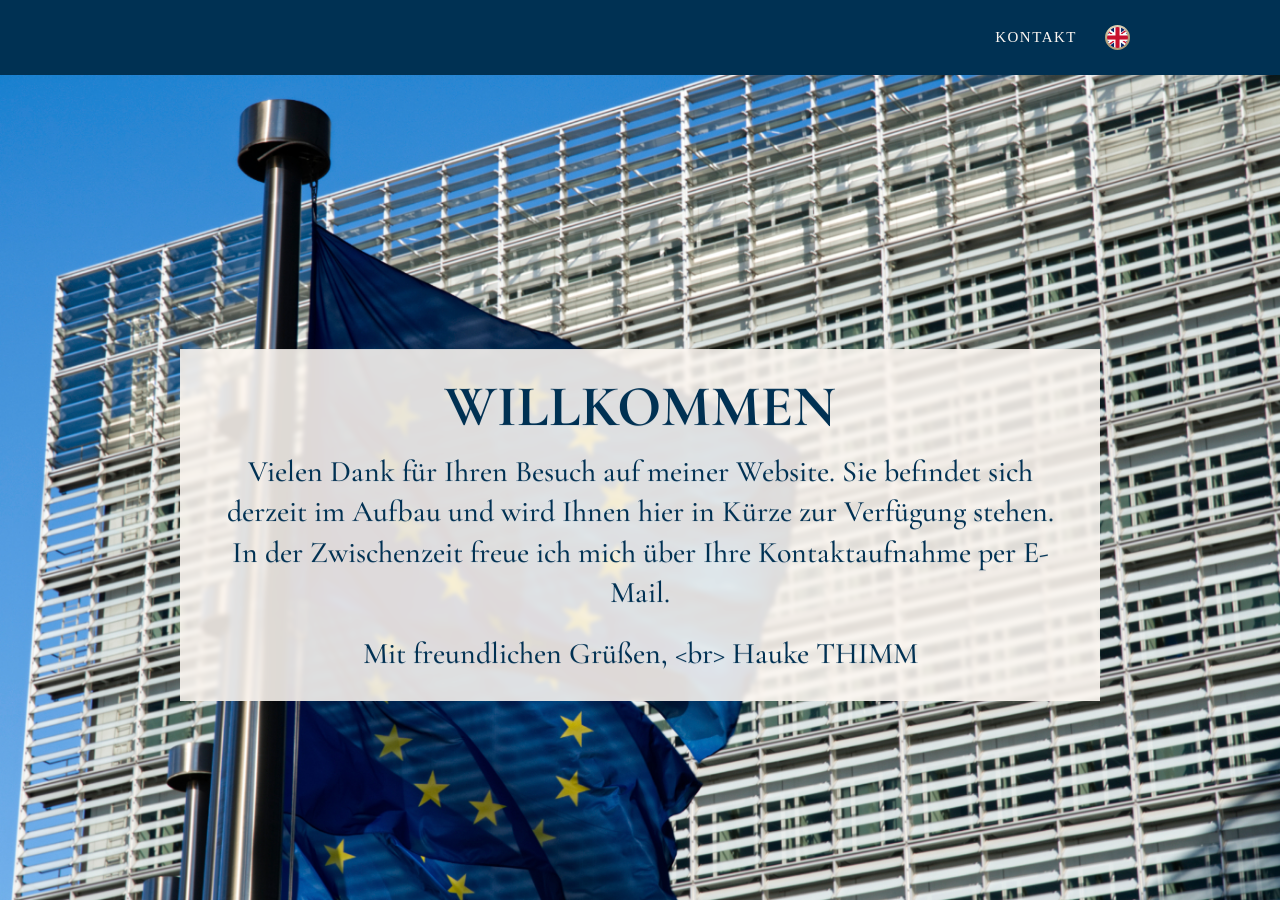
==== commit 0d9878eb: "Zeilenumbruch" ====
--- a/index.html
+++ b/index.html
@@ -342,8 +342,8 @@
 
                 <p
                     class="welcome-signoff"
-                    data-en="Kind regards, Hauke THIMM"
-                    data-de="Mit freundlichen Grüßen, Hauke THIMM"
+                    data-en="Kind regards, <br> Hauke THIMM"
+                    data-de="Mit freundlichen Grüßen, <br> Hauke THIMM"
                 >
                     Mit freundlichen Grüßen, Hauke THIMM
                 </p>
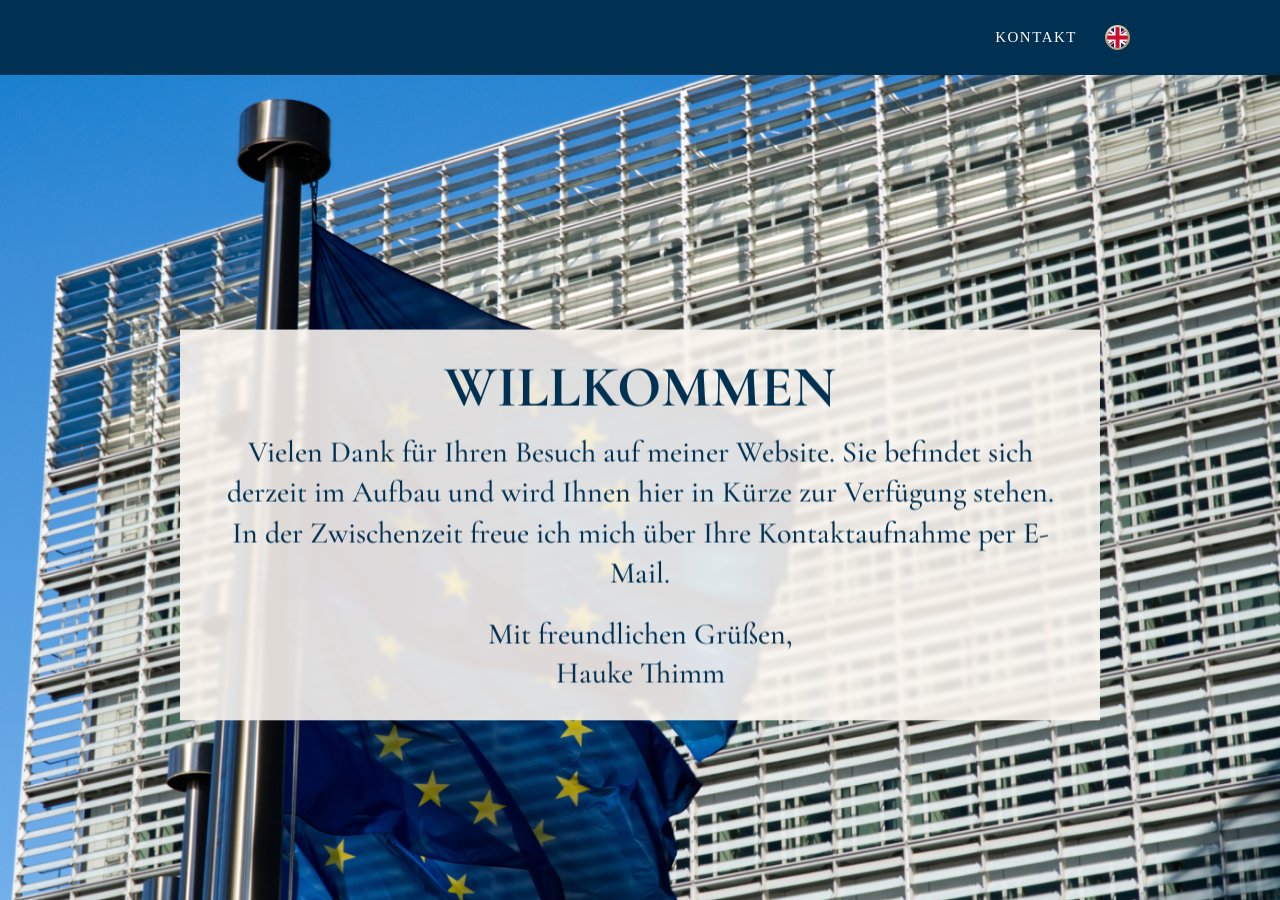
==== commit 6a425f53: "Finales Under Construction Layout" ====
--- a/index.html
+++ b/index.html
@@ -239,6 +239,10 @@
                 line-height: 1.3;
                 font-weight: 500;
                 margin-top: 20px;
+            }
+
+            .signoff-line {
+                display: block;
             }
 
             @media (max-width: 900px) {
@@ -340,12 +344,21 @@
                     Vielen Dank für Ihren Besuch auf meiner Website. Sie befindet sich derzeit im Aufbau und wird Ihnen hier in Kürze zur Verfügung stehen. In der Zwischenzeit freue ich mich über Ihre Kontaktaufnahme per E-Mail.
                 </p>
 
-                <p
-                    class="welcome-signoff"
-                    data-en="Kind regards, <br> Hauke THIMM"
-                    data-de="Mit freundlichen Grüßen, <br> Hauke THIMM"
-                >
-                    Mit freundlichen Grüßen, Hauke THIMM
+                <p class="welcome-signoff">
+                    <span
+                        class="signoff-line"
+                        data-en="Kind regards,"
+                        data-de="Mit freundlichen Grüßen,"
+                    >
+                        Mit freundlichen Grüßen,
+                    </span>
+                    <span
+                        class="signoff-line"
+                        data-en="Hauke Thimm"
+                        data-de="Hauke Thimm"
+                    >
+                        Hauke Thimm
+                    </span>
                 </p>
             </div>
         </section>
